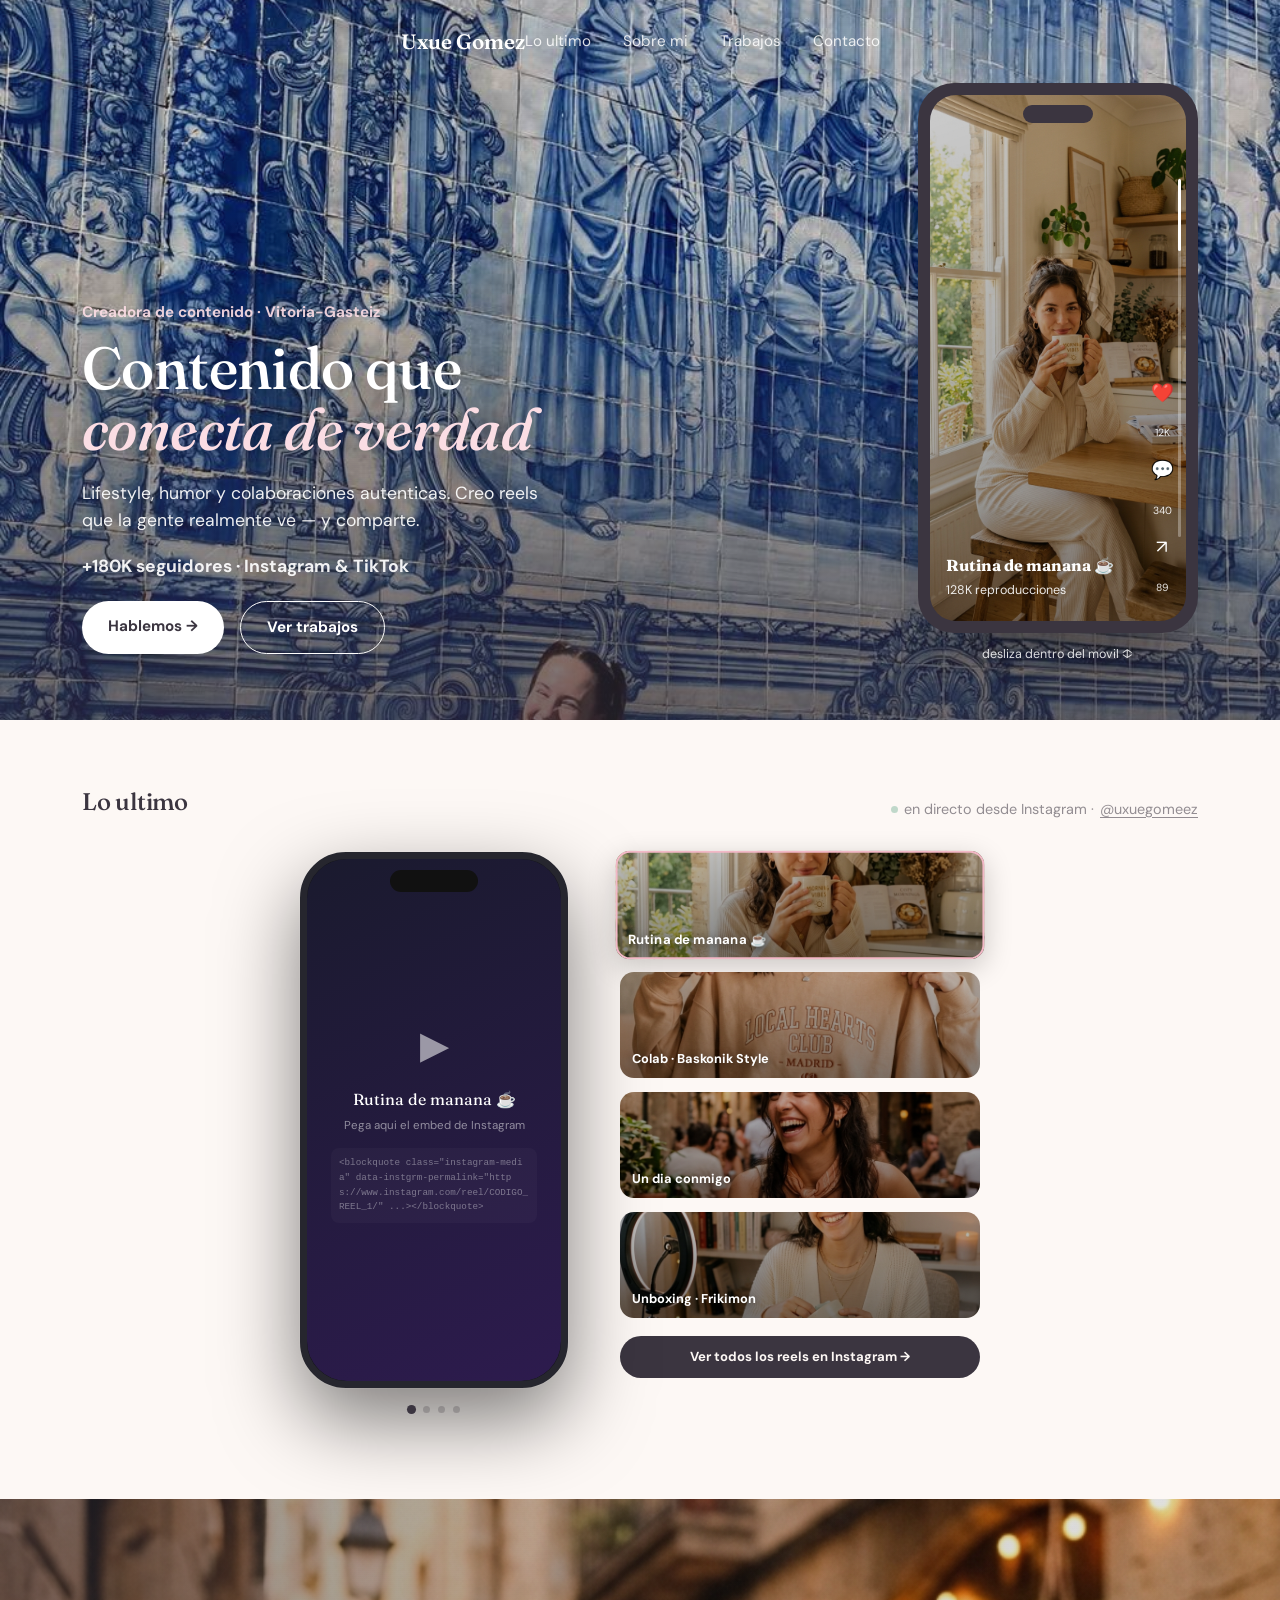
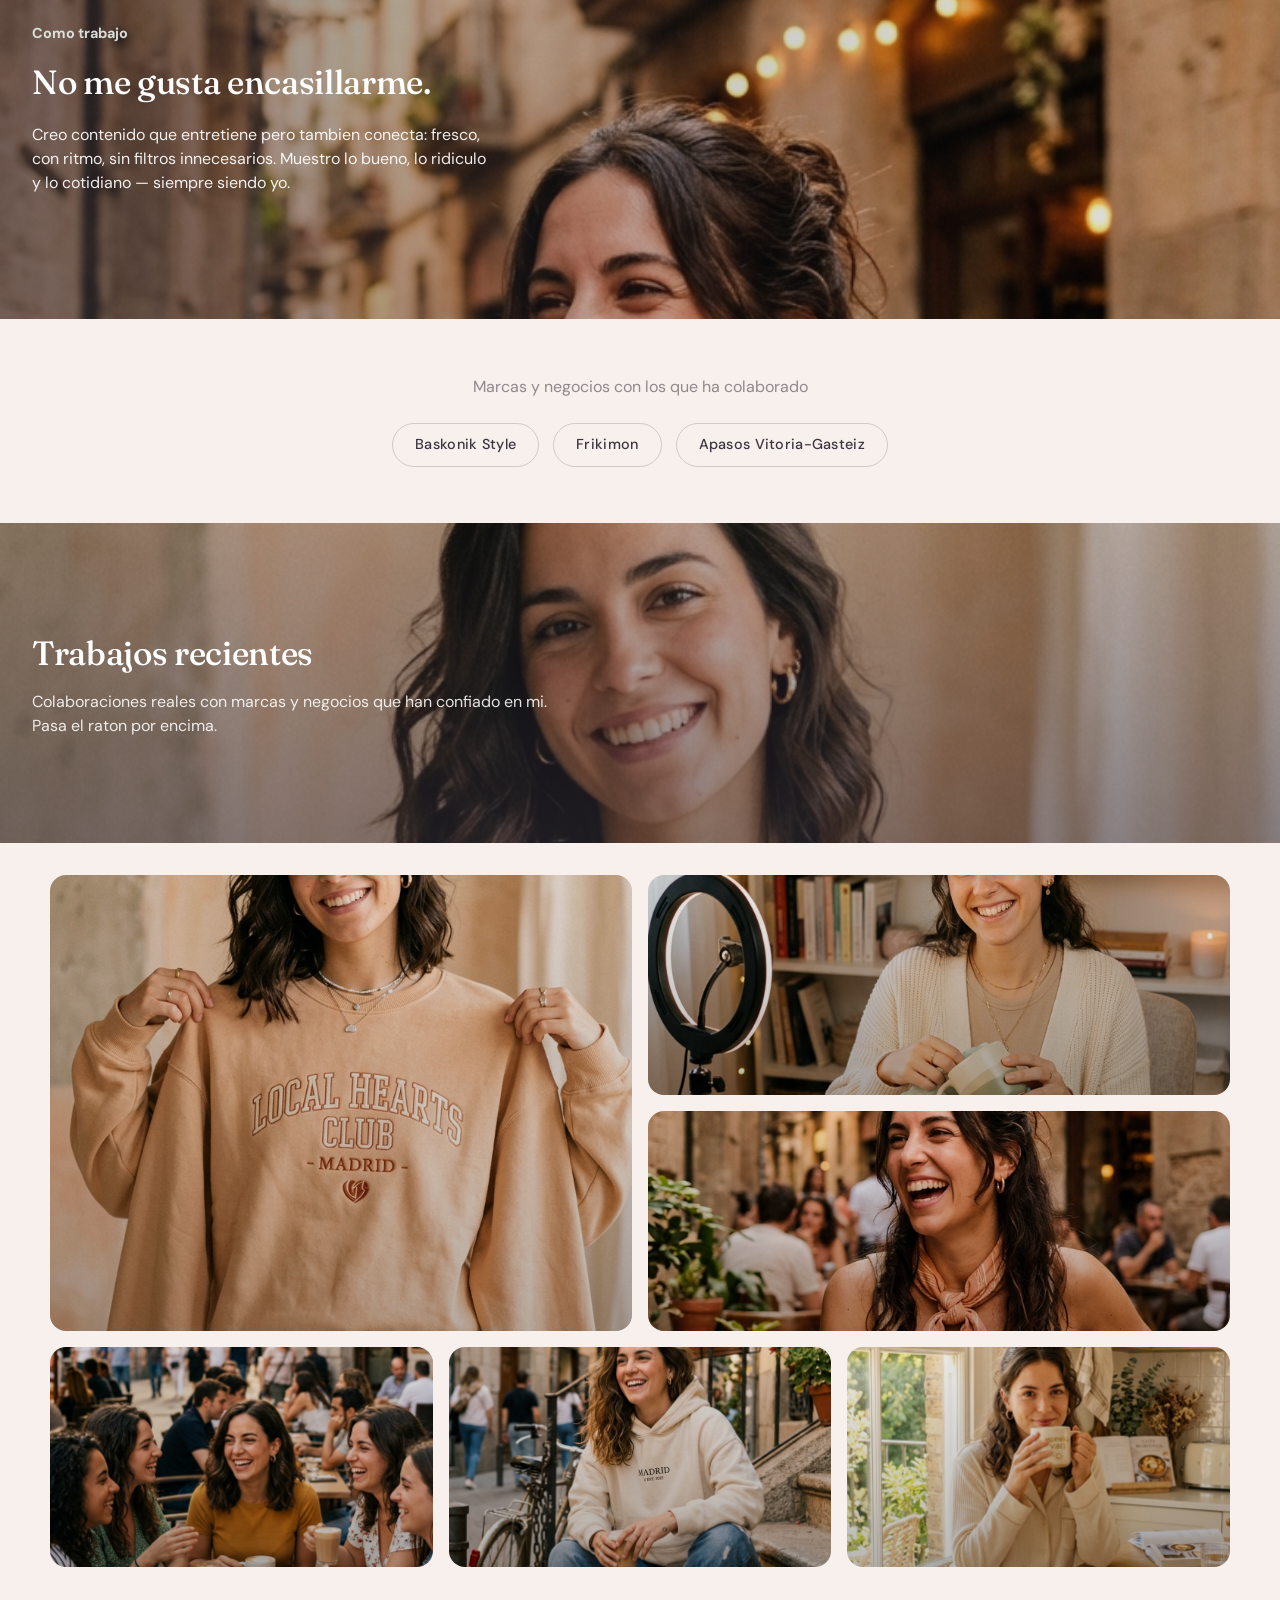
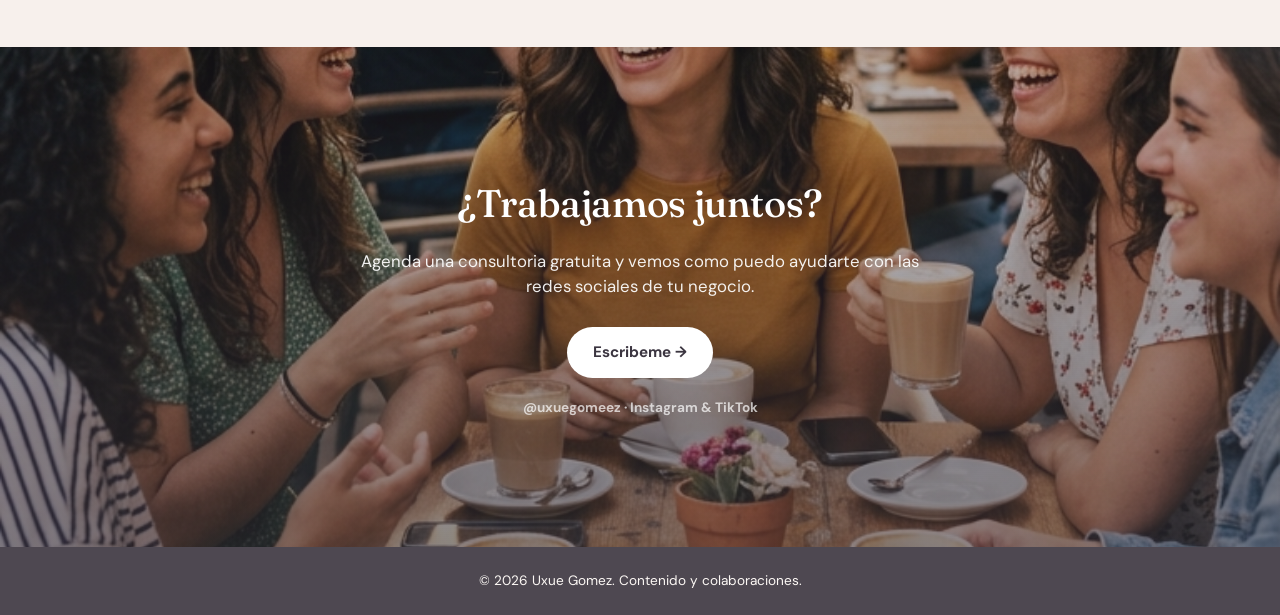
==== Uxue/index.html @ 0d19681d "pre page uxue" ====
﻿<!DOCTYPE html>
<html lang="es">
<head>
  <meta charset="UTF-8">
  <meta name="viewport" content="width=device-width, initial-scale=1.0">
  <title>Uxue Gomez — Contenido &amp; colaboraciones</title>
  <meta name="description" content="Creadora de contenido lifestyle en Instagram y TikTok. Colaboraciones autenticas con marcas y negocios. Contacta con Uxue Gomez.">
  <link rel="preconnect" href="https://fonts.googleapis.com">
  <link href="https://fonts.googleapis.com/css2?family=Fraunces:opsz,wght@9..144,400;9..144,500;9..144,600&family=DM+Sans:wght@400;500;700&display=swap" rel="stylesheet">
  <link rel="stylesheet" href="assets/css/style.css">
</head>
<body>

<!-- ══ HERO ════════════════════════════════════════════════════════ -->
<section class="hero photo-surface photo-hero">
  <div class="photo-tint"></div>
  <nav>
    <div class="logo">Uxue Gomez</div>
    <div class="navlinks">
      <a href="#reels">Lo ultimo</a>
      <a href="#sobremi">Sobre mi</a>
      <a href="#trabajos">Trabajos</a>
      <a href="#contacto">Contacto</a>
    </div>
  </nav>

  <div class="hero-body">
    <div class="hero-copy">
      <p class="kicker">Creadora de contenido · Vitoria-Gasteiz</p>
      <h1>Contenido que<br><em>conecta de verdad</em></h1>
      <p>Lifestyle, humor y colaboraciones autenticas. Creo reels que la gente realmente ve — y comparte.</p>
      <p class="hero-stat">+180K seguidores · Instagram &amp; TikTok</p>
      <div class="hero-actions">
        <a href="#contacto" class="btn btn-primary">Hablemos →</a>
        <a href="#trabajos" class="btn btn-ghost">Ver trabajos</a>
      </div>
    </div>

    <!-- Movil con scroll de reels -->
    <div class="phone-tilt-wrap" id="phoneTilt">
      <div class="phone-frame" id="phoneFrame">
        <div class="phone-notch"></div>
        <div class="phone-screen" id="phoneScreen">
          <div class="scroll-track"><div class="scroll-thumb" id="scrollThumb"></div></div>

          <div class="reel-panel rp1">
            <div class="caption"><b>Rutina de manana ☕</b><span>128K reproducciones</span></div>
            <div class="actions">❤️<span class="n">12K</span>💬<span class="n">340</span>↗️<span class="n">89</span></div>
          </div>
          <div class="reel-panel rp2">
            <div class="caption"><b>Colab · Baskonik Style</b><span>84K reproducciones</span></div>
            <div class="actions">❤️<span class="n">9.1K</span>💬<span class="n">210</span>↗️<span class="n">150</span></div>
          </div>
          <div class="reel-panel rp3">
            <div class="caption"><b>Un dia conmigo</b><span>203K reproducciones</span></div>
            <div class="actions">❤️<span class="n">21K</span>💬<span class="n">560</span>↗️<span class="n">300</span></div>
          </div>
          <div class="reel-panel rp4">
            <div class="caption"><b>Unboxing · Frikimon</b><span>96K reproducciones</span></div>
            <div class="actions">❤️<span class="n">15K</span>💬<span class="n">402</span>↗️<span class="n">120</span></div>
          </div>
          <div class="reel-panel rp5">
            <div class="caption"><b>Tarde con amigas</b><span>67K reproducciones</span></div>
            <div class="actions">❤️<span class="n">7.4K</span>💬<span class="n">180</span>↗️<span class="n">64</span></div>
          </div>
        </div>
      </div>
      <div class="phone-hint">desliza dentro del movil ↕</div>
    </div>
  </div>
</section>


<!-- ══ LO ÚLTIMO ════════════════════════════════════════════════════ -->
<section class="reels" id="reels">
  <div class="reels-head">
    <h2>Lo ultimo</h2>
    <p class="sync">
      <span class="sync-dot"></span>
      en directo desde Instagram ·
      <a href="https://www.instagram.com/uxuegomeez/" target="_blank" rel="noopener"
         style="color:inherit;text-decoration:underline;text-underline-offset:3px">@uxuegomeez</a>
    </p>
  </div>

  <div class="ig-phone-layout">

    <!-- ── MOVIL CENTRAL ── -->
    <div class="ig-phone-wrap">
      <div class="ig-phone-device">
        <div class="ig-phone-notch"></div>
        <div class="ig-phone-screen" id="igScreen">

          <!--
          ╔══════════════════════════════════════════════════════════╗
          ║  INSTRUCCIONES PARA CONECTAR TUS REELS REALES           ║
          ║                                                          ║
          ║  1. Ve a instagram.com/uxuegomeez en el PC               ║
          ║  2. Abre el reel que quieras mostrar                     ║
          ║  3. Clic en "..." → "Insertar"                           ║
          ║  4. Copia el <blockquote> que te dan                     ║
          ║  5. Pega DENTRO del <div class="ig-embed-slot"> correcto ║
          ║     (borra o deja el ig-embed-placeholder que hay ahora) ║
          ╚══════════════════════════════════════════════════════════╝
          -->

          <!-- SLOT 0 — Reel 1 -->
          <div class="ig-embed-slot active" id="igSlot0">
            <div class="ig-embed-placeholder">
              <div class="ig-placeholder-inner">
                <div class="ig-ph-icon">▶</div>
                <p class="ig-ph-label">Rutina de manana ☕</p>
                <p class="ig-ph-sub">Pega aqui el embed de Instagram</p>
                <code class="ig-ph-code">&lt;blockquote class="instagram-media"
  data-instgrm-permalink="https://www.instagram.com/reel/CODIGO_REEL_1/"
  ...&gt;&lt;/blockquote&gt;</code>
              </div>
            </div>
          </div>

          <!-- SLOT 1 — Reel 2 -->
          <div class="ig-embed-slot" id="igSlot1">
            <div class="ig-embed-placeholder">
              <div class="ig-placeholder-inner">
                <div class="ig-ph-icon">▶</div>
                <p class="ig-ph-label">Colab · Baskonik Style</p>
                <p class="ig-ph-sub">Pega aqui el embed de Instagram</p>
                <code class="ig-ph-code">&lt;blockquote class="instagram-media"
  data-instgrm-permalink="https://www.instagram.com/reel/CODIGO_REEL_2/"
  ...&gt;&lt;/blockquote&gt;</code>
              </div>
            </div>
          </div>

          <!-- SLOT 2 — Reel 3 -->
          <div class="ig-embed-slot" id="igSlot2">
            <div class="ig-embed-placeholder">
              <div class="ig-placeholder-inner">
                <div class="ig-ph-icon">▶</div>
                <p class="ig-ph-label">Un dia conmigo</p>
                <p class="ig-ph-sub">Pega aqui el embed de Instagram</p>
                <code class="ig-ph-code">&lt;blockquote class="instagram-media"
  data-instgrm-permalink="https://www.instagram.com/reel/CODIGO_REEL_3/"
  ...&gt;&lt;/blockquote&gt;</code>
              </div>
            </div>
          </div>

          <!-- SLOT 3 — Reel 4 -->
          <div class="ig-embed-slot" id="igSlot3">
            <div class="ig-embed-placeholder">
              <div class="ig-placeholder-inner">
                <div class="ig-ph-icon">▶</div>
                <p class="ig-ph-label">Unboxing · Frikimon</p>
                <p class="ig-ph-sub">Pega aqui el embed de Instagram</p>
                <code class="ig-ph-code">&lt;blockquote class="instagram-media"
  data-instgrm-permalink="https://www.instagram.com/reel/CODIGO_REEL_4/"
  ...&gt;&lt;/blockquote&gt;</code>
              </div>
            </div>
          </div>

        </div><!-- /ig-phone-screen -->
        <div class="ig-side-btn ig-btn-vol-up"></div>
        <div class="ig-side-btn ig-btn-vol-dn"></div>
        <div class="ig-side-btn ig-btn-power"></div>
      </div><!-- /ig-phone-device -->

      <!-- Dots de navegacion -->
      <div class="ig-dots">
        <span class="ig-dot active" data-slot="0"></span>
        <span class="ig-dot" data-slot="1"></span>
        <span class="ig-dot" data-slot="2"></span>
        <span class="ig-dot" data-slot="3"></span>
      </div>
    </div><!-- /ig-phone-wrap -->

    <!-- ── MINIATURAS LATERALES ── -->
    <div class="ig-thumbs">
      <div class="ig-thumb active" data-slot="0"
           style="background:linear-gradient(rgba(0,0,0,0.25),rgba(0,0,0,0.5)),url('assets/img/rutina-manana.jpg') center/cover">
        <span class="ig-thumb-label">Rutina de manana ☕</span>
      </div>
      <div class="ig-thumb" data-slot="1"
           style="background:linear-gradient(rgba(0,0,0,0.25),rgba(0,0,0,0.5)),url('assets/img/collab-sudadera.jpg') center/cover">
        <span class="ig-thumb-label">Colab · Baskonik Style</span>
      </div>
      <div class="ig-thumb" data-slot="2"
           style="background:linear-gradient(rgba(0,0,0,0.25),rgba(0,0,0,0.5)),url('assets/img/cafe-barcelona.jpg') center/cover">
        <span class="ig-thumb-label">Un dia conmigo</span>
      </div>
      <div class="ig-thumb" data-slot="3"
           style="background:linear-gradient(rgba(0,0,0,0.25),rgba(0,0,0,0.5)),url('assets/img/unboxing.jpg') center/cover">
        <span class="ig-thumb-label">Unboxing · Frikimon</span>
      </div>
      <a href="https://www.instagram.com/uxuegomeez/" target="_blank" rel="noopener"
         class="ig-thumbs-more">Ver todos los reels en Instagram →</a>
    </div>

  </div><!-- /ig-phone-layout -->

  <!-- Script oficial de Instagram embeds (solo actua cuando hay blockquotes reales) -->
  <script async defer src="//www.instagram.com/embed.js"></script>
</section>


<!-- ══ SOBRE MI ════════════════════════════════════════════════════ -->
<section class="aboutband photo-surface photo-about" id="sobremi">
  <div class="photo-tint"></div>
  <div class="aboutband-copy">
    <div class="kicker">Como trabajo</div>
    <h2>No me gusta encasillarme.</h2>
    <p>Creo contenido que entretiene pero tambien conecta: fresco, con ritmo, sin filtros innecesarios. Muestro lo bueno, lo ridiculo y lo cotidiano — siempre siendo yo.</p>
  </div>
</section>


<!-- ══ MARCAS ════════════════════════════════════════════════════== -->
<section class="marcas">
  <div class="wrap">
    <p class="label">Marcas y negocios con los que ha colaborado</p>
    <div class="marca-row">
      <div class="marca-chip">Baskonik Style</div>
      <div class="marca-chip">Frikimon</div>
      <div class="marca-chip">Apasos Vitoria-Gasteiz</div>
    </div>
  </div>
</section>


<!-- ══ TRABAJOS ══════════════════════════════════════════════════== -->
<section class="work-header photo-surface photo-work" id="trabajos">
  <div class="photo-tint"></div>
  <div class="work-header-copy">
    <h2>Trabajos recientes</h2>
    <p>Colaboraciones reales con marcas y negocios que han confiado en mi. Pasa el raton por encima.</p>
  </div>
</section>

<div class="portfolio">
  <div class="pgrid" id="pgrid">
    <div class="pitem p1"><div class="info"><b>Baskonik Style</b><span>Promo de su nueva sudadera</span></div></div>
    <div class="pitem p2"><div class="info"><b>Frikimon</b><span>Unboxing y resena</span></div></div>
    <div class="pitem p3"><div class="info"><b>Apasos Vitoria-Gasteiz</b><span>Video de su servicio de paseos · 12,3K vistas</span></div></div>
    <div class="pitem p4"><div class="info"><b>Contenido propio</b><span>+1M de reproducciones</span></div></div>
    <div class="pitem p5"><div class="info"><b>Contenido propio</b><span>407K reproducciones</span></div></div>
    <div class="pitem p6"><div class="info"><b>Contenido propio</b><span>Rutina semanal</span></div></div>
  </div>
</div>


<!-- ══ CONTACTO ══════════════════════════════════════════════════== -->
<section class="contact photo-surface photo-contact" id="contacto">
  <div class="photo-tint"></div>
  <div class="wrap">
    <h2>¿Trabajamos juntos?</h2>
    <p>Agenda una consultoria gratuita y vemos como puedo ayudarte con las redes sociales de tu negocio.</p>
    <a href="mailto:uxuegomeez@gmail.com" class="btn btn-primary">Escribeme →</a>
    <div class="contact-handles">@uxuegomeez · Instagram &amp; TikTok</div>
  </div>
</section>


<footer>© 2026 Uxue Gomez. Contenido y colaboraciones.</footer>

<script src="assets/js/main.js"></script>
</body>
</html>
---- Uxue/assets/css/style.css ----
﻿/* ═══════════════════════════════════════════════════════════
   UXUE GOMEZ — Landing Page Styles
   1. Variables & Reset
   2. Tipografia / Utilidades
   3. Foto-surfaces
   4. Nav
   5. Hero
   6. Movil hero (phone tilt)
   7. Lo ultimo (ig-phone-layout)
   8. About band
   9. Marcas
   10. Portfolio grid
   11. Contact
   12. Footer
   13. Animaciones
   14. Responsive
═══════════════════════════════════════════════════════════ */

:root {
  --cream:       #FDF8F5;
  --cream-soft:  #F7F0EC;
  --ink:         #3B3540;
  --blush:       #F2B8C6;
  --lavender:    #C9BFE8;
  --mint:        #B8DED1;
  --peach:       #F6D3B0;
}
*, *::before, *::after { box-sizing: border-box; margin: 0; padding: 0; }
html { scroll-behavior: smooth; }
body { background: var(--cream); color: var(--ink); font-family: "DM Sans", sans-serif; line-height: 1.5; overflow-x: hidden; }
h1, h2, h3 { font-family: "Fraunces", serif; font-weight: 500; letter-spacing: -0.01em; }
a { color: inherit; text-decoration: none; }
.wrap { max-width: 1180px; margin: 0 auto; padding: 0 32px; }

/* ── Foto-surfaces ── */
.photo-surface { position: relative; background-size: cover; background-position: center; }
.photo-surface::after { content: ""; position: absolute; inset: 0; background-image: repeating-linear-gradient(0deg, rgba(59,53,64,0.04) 0px, transparent 1px, transparent 2px); mix-blend-mode: multiply; opacity: 0.4; pointer-events: none; }
.photo-tint { position: absolute; inset: 0; }

.photo-hero    { background-image: linear-gradient(180deg,rgba(0,0,0,0.05),rgba(0,0,0,0.25)), url("../img/hero.jpg"); background-position: center 20%; }
.photo-about   { background-image: linear-gradient(90deg,rgba(0,0,0,0.1),rgba(0,0,0,0.1)), url("../img/cafe-barcelona.jpg"); background-position: center 30%; }
.photo-work    { background-image: linear-gradient(0deg,rgba(0,0,0,0.1),rgba(0,0,0,0.1)), url("../img/collab-sudadera.jpg"); background-position: center 25%; }
.photo-contact { background-image: linear-gradient(0deg,rgba(0,0,0,0.05),rgba(0,0,0,0.05)), url("../img/amigas-terraza.jpg"); background-position: center 65%; }

/* ── Nav ── */
nav { display: flex; justify-content: space-between; align-items: center; padding: 26px 32px; max-width: 1180px; margin: 0 auto; position: relative; z-index: 5; }
.logo { font-family: "Fraunces", serif; font-size: 1.3rem; font-weight: 600; }
.navlinks { display: flex; gap: 32px; font-size: 0.95rem; }
.navlinks a { opacity: 0.85; transition: opacity 0.2s; }
.navlinks a:hover { opacity: 1; }

/* ── Hero ── */
.hero { position: relative; min-height: 640px; display: flex; flex-direction: column; color: #fff; overflow: hidden; }
.hero .photo-tint { background: linear-gradient(180deg,rgba(59,53,64,0.15) 0%,rgba(59,53,64,0.05) 35%,rgba(59,53,64,0.55) 100%); }
.hero nav .navlinks a, .hero .logo { color: #fff; }
.hero-body { position: relative; z-index: 2; flex: 1; display: grid; grid-template-columns: 1.05fr 0.95fr; gap: 20px; align-items: end; max-width: 1180px; margin: 0 auto; width: 100%; padding: 0 32px 56px; }
.hero-copy { opacity: 0; animation: riseIn 0.9s 0.1s cubic-bezier(.2,.7,.3,1) forwards; padding-bottom: 10px; }
.hero-copy .kicker { color: #FBDDE4; font-weight: 700; font-size: 0.95rem; margin-bottom: 14px; }
.hero h1 { font-size: clamp(2.5rem,4.8vw,3.7rem); line-height: 1.03; text-shadow: 0 2px 24px rgba(0,0,0,0.25); }
.hero h1 em { font-style: italic; color: #FBDDE4; }
.hero p { margin-top: 20px; font-size: 1.1rem; max-width: 40ch; opacity: 0.92; }
.hero-stat { margin-top: 14px; font-size: 0.85rem; opacity: 0.85; font-weight: 700; }
.hero-actions { margin-top: 22px; display: flex; gap: 16px; flex-wrap: wrap; }
.btn { display: inline-block; padding: 14px 26px; border-radius: 100px; font-weight: 700; font-size: 0.95rem; transition: transform 0.2s ease, background 0.2s ease; }
.btn-primary { background: #fff; color: var(--ink); }
.btn-primary:hover { transform: translateY(-2px); }
.btn-ghost { border: 1.5px solid #fff; color: #fff; }
.btn-ghost:hover { background: #fff; color: var(--ink); }

/* ── Phone tilt (hero) ── */
.phone-tilt-wrap { justify-self: end; perspective: 1200px; width: 100%; max-width: 280px; opacity: 0; animation: riseIn 0.9s 0.3s cubic-bezier(.2,.7,.3,1) forwards; }
.phone-frame { transform-style: preserve-3d; transition: transform 0.15s ease-out; background: var(--ink); border-radius: 36px; padding: 12px; box-shadow: 0 40px 70px -25px rgba(0,0,0,0.45); position: relative; }
.phone-notch { position: absolute; top: 22px; left: 50%; transform: translateX(-50%); width: 70px; height: 18px; background: var(--ink); border-radius: 12px; z-index: 3; }
.phone-screen { position: relative; border-radius: 26px; overflow-y: auto; overflow-x: hidden; aspect-ratio: 9/18.5; scroll-snap-type: y mandatory; -webkit-overflow-scrolling: touch; }
.phone-screen::-webkit-scrollbar { display: none; }
.reel-panel { scroll-snap-align: start; height: 100%; position: relative; display: flex; align-items: flex-end; padding: 20px 16px; color: #fff; }
.reel-panel .caption b { display: block; font-family: "Fraunces", serif; font-size: 1rem; }
.reel-panel .caption span { font-size: 0.78rem; opacity: 0.9; }
.reel-panel .actions { position: absolute; right: 12px; bottom: 26px; display: flex; flex-direction: column; gap: 16px; align-items: center; font-size: 1.15rem; }
.reel-panel .actions .n { font-size: 0.65rem; opacity: 0.9; margin-top: 2px; }
.rp1 { background: linear-gradient(160deg,rgba(0,0,0,0.2),rgba(0,0,0,0.45)), url("../img/rutina-manana.jpg") center/cover; }
.rp2 { background: linear-gradient(160deg,rgba(0,0,0,0.2),rgba(0,0,0,0.45)), url("../img/collab-sudadera.jpg") center/cover; }
.rp3 { background: linear-gradient(160deg,rgba(0,0,0,0.2),rgba(0,0,0,0.45)), url("../img/cafe-barcelona.jpg") center/cover; }
.rp4 { background: linear-gradient(160deg,rgba(0,0,0,0.2),rgba(0,0,0,0.45)), url("../img/unboxing.jpg") center/cover; }
.rp5 { background: linear-gradient(160deg,rgba(0,0,0,0.2),rgba(0,0,0,0.45)), url("../img/amigas-terraza.jpg") center/cover; }
.scroll-track { position: absolute; right: 5px; top: 16%; bottom: 16%; width: 3px; border-radius: 3px; background: rgba(255,255,255,0.3); z-index: 2; }
.scroll-thumb { position: absolute; left: 0; width: 100%; border-radius: 3px; background: #fff; height: 20%; transition: top 0.05s linear; }
.phone-hint { text-align: center; font-size: 0.78rem; opacity: 0.85; margin-top: 12px; color: #fff; }

/* ── Lo ultimo — IG phone layout ── */
.reels { padding: 64px 0 70px; }
.reels-head { max-width: 1180px; margin: 0 auto; padding: 0 32px 32px; display: flex; justify-content: space-between; align-items: flex-end; }
.reels-head p { opacity: 0.55; font-size: 0.9rem; }
.reels-head .sync { display: inline-flex; align-items: center; gap: 6px; }
.sync-dot { width: 7px; height: 7px; border-radius: 50%; background: #8FBFA8; display: inline-block; animation: pulse 2s infinite; }

.ig-phone-layout { max-width: 1000px; margin: 0 auto; padding: 0 32px 16px; display: flex; align-items: flex-start; gap: 52px; flex-wrap: wrap; justify-content: center; }
.ig-phone-wrap { display: flex; flex-direction: column; align-items: center; gap: 18px; }
.ig-phone-device { position: relative; width: 268px; height: 536px; background: #16161e; border-radius: 46px; border: 7px solid #26262e; box-shadow: 0 0 0 1px rgba(255,255,255,0.06), 0 32px 80px rgba(0,0,0,0.5), inset 0 0 30px rgba(255,255,255,0.02); overflow: hidden; flex-shrink: 0; }
.ig-phone-notch { position: absolute; top: 11px; left: 50%; transform: translateX(-50%); width: 88px; height: 22px; background: #111; border-radius: 12px; z-index: 10; }
.ig-phone-screen { position: absolute; inset: 0; border-radius: 40px; overflow: hidden; display: flex; flex-direction: column; }
.ig-side-btn { position: absolute; background: #26262e; border-radius: 3px; }
.ig-btn-vol-up  { left: -10px; top:  90px; width: 5px; height: 30px; }
.ig-btn-vol-dn  { left: -10px; top: 130px; width: 5px; height: 30px; }
.ig-btn-power   { right: -10px; top: 115px; width: 5px; height: 44px; }

.ig-embed-slot { display: none; width: 100%; height: 100%; overflow-y: auto; overflow-x: hidden; }
.ig-embed-slot.active { display: flex; align-items: stretch; }
.ig-embed-slot .instagram-media { width: 100% !important; min-width: 100% !important; border-radius: 0 !important; border: none !important; margin: 0 !important; }

.ig-embed-placeholder { width: 100%; height: 100%; display: flex; align-items: center; justify-content: center; background: linear-gradient(155deg,#1a1a2e,#2d1b4e); padding: 24px; }
.ig-placeholder-inner { text-align: center; color: #fff; }
.ig-ph-icon { font-size: 2.4rem; margin-bottom: 12px; opacity: 0.55; }
.ig-ph-label { font-family: "Fraunces", serif; font-size: 1rem; margin-bottom: 6px; }
.ig-ph-sub { font-size: 0.72rem; opacity: 0.5; margin-bottom: 14px; }
.ig-ph-code { display: block; font-size: 0.58rem; opacity: 0.4; word-break: break-all; line-height: 1.6; background: rgba(255,255,255,0.07); border-radius: 8px; padding: 8px; text-align: left; }

.ig-dots { display: flex; gap: 8px; justify-content: center; }
.ig-dot { width: 7px; height: 7px; border-radius: 50%; background: rgba(59,53,64,0.22); cursor: pointer; transition: background 0.25s, transform 0.25s; }
.ig-dot.active { background: var(--ink); transform: scale(1.3); }

.ig-thumbs { display: flex; flex-direction: column; gap: 14px; flex: 1; max-width: 360px; min-width: 220px; }
.ig-thumb { border-radius: 14px; height: 106px; position: relative; cursor: pointer; overflow: hidden; transition: transform 0.25s ease, box-shadow 0.25s ease; flex-shrink: 0; }
.ig-thumb:hover, .ig-thumb.active { transform: scale(1.025); box-shadow: 0 8px 28px rgba(0,0,0,0.2); }
.ig-thumb.active::after { content: ""; position: absolute; inset: 0; border-radius: 14px; border: 2.5px solid var(--blush); pointer-events: none; }
.ig-thumb-label { position: absolute; bottom: 10px; left: 12px; right: 12px; color: #fff; font-size: 0.8rem; font-weight: 700; text-shadow: 0 2px 8px rgba(0,0,0,0.55); }
.ig-thumbs-more { display: inline-flex; align-items: center; justify-content: center; margin-top: 4px; padding: 11px 20px; background: var(--ink); color: var(--cream); border-radius: 50px; font-size: 0.82rem; font-weight: 700; transition: background 0.2s, transform 0.2s; text-align: center; }
.ig-thumbs-more:hover { background: #5a4f65; transform: translateY(-2px); }

/* ── About band ── */
.aboutband { position: relative; min-height: 420px; display: flex; align-items: center; color: #fff; overflow: hidden; }
.aboutband .photo-tint { background: linear-gradient(90deg,rgba(59,53,64,0.55) 0%,rgba(59,53,64,0.15) 55%,transparent 100%); }
.aboutband-copy { position: relative; z-index: 2; max-width: 520px; padding: 60px 32px; }
.aboutband-copy .kicker { color: #E8F0EA; font-weight: 700; font-size: 0.9rem; margin-bottom: 12px; opacity: 0.9; }
.aboutband-copy h2 { font-size: 2.1rem; margin-bottom: 16px; }
.aboutband-copy p { opacity: 0.92; max-width: 42ch; }

/* ── Marcas ── */
.marcas { background: var(--cream-soft); padding: 56px 32px; }
.marcas .wrap { text-align: center; }
.marcas p.label { opacity: 0.55; margin-bottom: 24px; }
.marca-row { display: flex; flex-wrap: wrap; justify-content: center; gap: 14px; }
.marca-chip { padding: 10px 22px; border: 1.5px solid rgba(59,53,64,0.2); border-radius: 50px; font-size: 0.9rem; font-weight: 500; letter-spacing: 0.02em; }

/* ── Portfolio ── */
.work-header { position: relative; min-height: 320px; display: flex; align-items: center; color: #fff; overflow: hidden; }
.work-header .photo-tint { background: linear-gradient(0deg,rgba(59,53,64,0.5),rgba(59,53,64,0.2)); }
.work-header-copy { position: relative; z-index: 2; max-width: 600px; padding: 60px 32px; }
.work-header-copy h2 { font-size: 2.1rem; margin-bottom: 12px; }
.work-header-copy p { opacity: 0.88; }
.portfolio { background: var(--cream-soft); padding: 0 32px 80px; }
.pgrid { max-width: 1180px; margin: 0 auto; display: grid; grid-template-columns: repeat(6,1fr); gap: 16px; padding-top: 32px; }
.pitem { border-radius: 16px; position: relative; overflow: hidden; cursor: pointer; color: #fff; transform-style: preserve-3d; transition: transform 0.15s ease-out; min-height: 220px; }
.pitem::before { content: ""; position: absolute; inset: 0; background: radial-gradient(circle at var(--mx,50%) var(--my,50%),rgba(255,255,255,0.4),transparent 55%); opacity: 0; transition: opacity 0.2s ease; }
.pitem:hover::before { opacity: 1; }
.pitem .info { position: absolute; inset: auto 0 0 0; padding: 18px; background: linear-gradient(0deg,rgba(0,0,0,0.45),transparent 70%); opacity: 0; transform: translateY(8px); transition: all 0.25s ease; }
.pitem:hover .info { opacity: 1; transform: translateY(0); }
.pitem .info b { display: block; font-family: "Fraunces", serif; font-size: 1.05rem; }
.pitem .info span { font-size: 0.8rem; opacity: 0.9; }
.p1 { grid-column: span 3; grid-row: span 2; background: linear-gradient(rgba(0,0,0,0.08),rgba(0,0,0,0.28)), url("../img/collab-sudadera.jpg") center/cover no-repeat; }
.p2 { grid-column: span 3; grid-row: span 1; background: linear-gradient(rgba(0,0,0,0.08),rgba(0,0,0,0.28)), url("../img/unboxing.jpg") center/cover no-repeat; }
.p3 { grid-column: span 3; grid-row: span 1; background: linear-gradient(rgba(0,0,0,0.08),rgba(0,0,0,0.28)), url("../img/cafe-barcelona.jpg") center/cover no-repeat; }
.p4 { grid-column: span 2; grid-row: span 1; background: linear-gradient(rgba(0,0,0,0.08),rgba(0,0,0,0.28)), url("../img/amigas-terraza.jpg") center/cover no-repeat; }
.p5 { grid-column: span 2; grid-row: span 1; background: linear-gradient(rgba(0,0,0,0.08),rgba(0,0,0,0.28)), url("../img/street-steps.jpg") center/cover no-repeat; }
.p6 { grid-column: span 2; grid-row: span 1; background: linear-gradient(rgba(0,0,0,0.08),rgba(0,0,0,0.28)), url("../img/rutina-manana.jpg") center/cover no-repeat; }

/* ── Contact ── */
.contact { position: relative; min-height: 500px; display: flex; align-items: center; color: #fff; text-align: center; overflow: hidden; }
.contact .photo-tint { background: linear-gradient(0deg,rgba(59,53,64,0.55),rgba(59,53,64,0.3)); }
.contact .wrap { position: relative; z-index: 2; }
.contact h2 { font-size: 2.4rem; margin-bottom: 16px; }
.contact p { max-width: 50ch; margin: 0 auto 28px; opacity: 0.92; font-size: 1.05rem; }
.contact-handles { margin-top: 20px; font-size: 0.85rem; opacity: 0.7; font-weight: 700; }

/* ── Footer ── */
footer { background: var(--ink); color: var(--cream); text-align: center; padding: 24px 32px; font-size: 0.85rem; opacity: 0.9; }

/* ── Animations ── */
@keyframes riseIn { from { opacity: 0; transform: translateY(18px); } to { opacity: 1; transform: translateY(0); } }
@keyframes pulse  { 0%,100% { opacity: 1; } 50% { opacity: 0.35; } }

/* ── Responsive ── */
@media (max-width: 860px) {
  .hero-body { grid-template-columns: 1fr; }
  .phone-tilt-wrap { display: none; }
  .pgrid { grid-template-columns: repeat(2,1fr); }
  .p1,.p2,.p3 { grid-column: span 2; }
  .p4,.p5,.p6 { grid-column: span 1; }
  .reels-head { flex-direction: column; align-items: flex-start; gap: 6px; }
}
@media (max-width: 640px) {
  .ig-phone-layout { flex-direction: column; align-items: center; }
  .ig-thumbs { flex-direction: row; flex-wrap: wrap; max-width: 100%; }
  .ig-thumb { flex: 1 1 calc(50% - 7px); height: 90px; }
  nav { padding: 20px; }
  .navlinks { gap: 18px; font-size: 0.85rem; }
  .hero h1 { font-size: 2.1rem; }
}
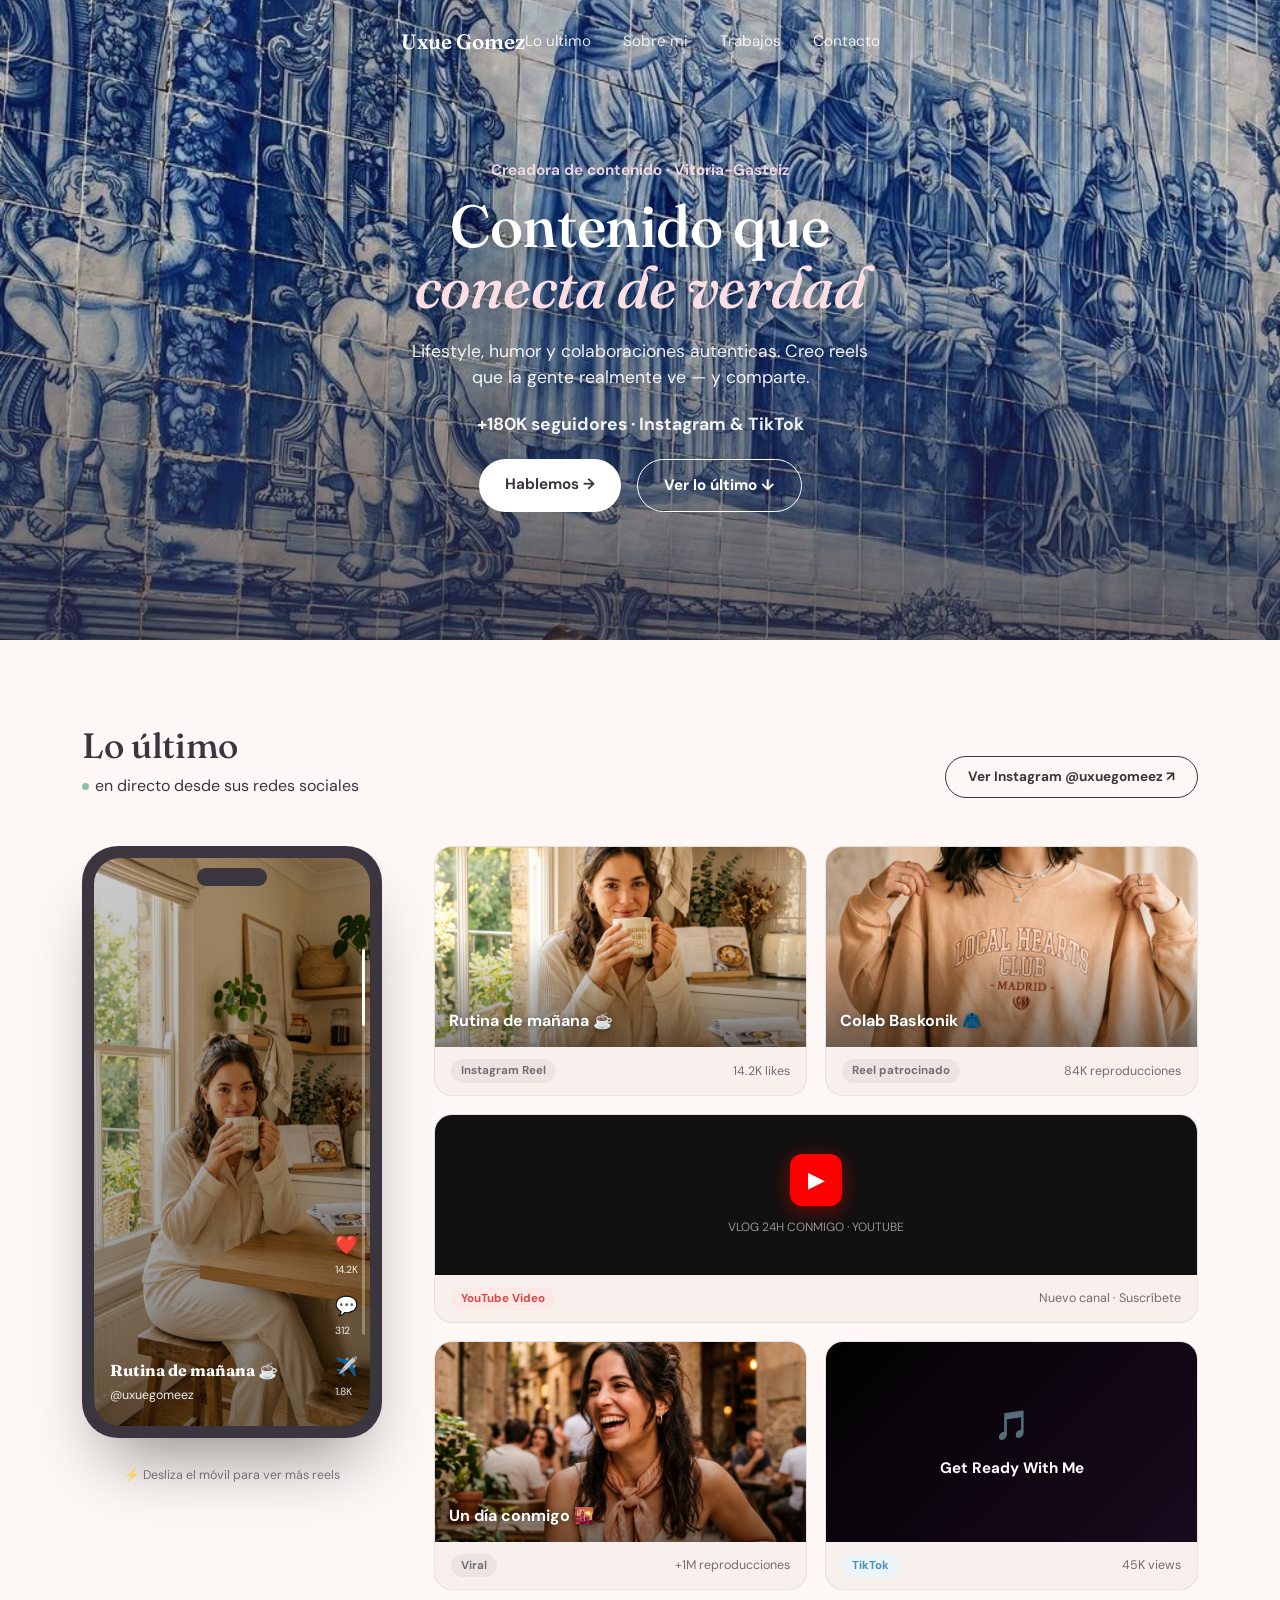
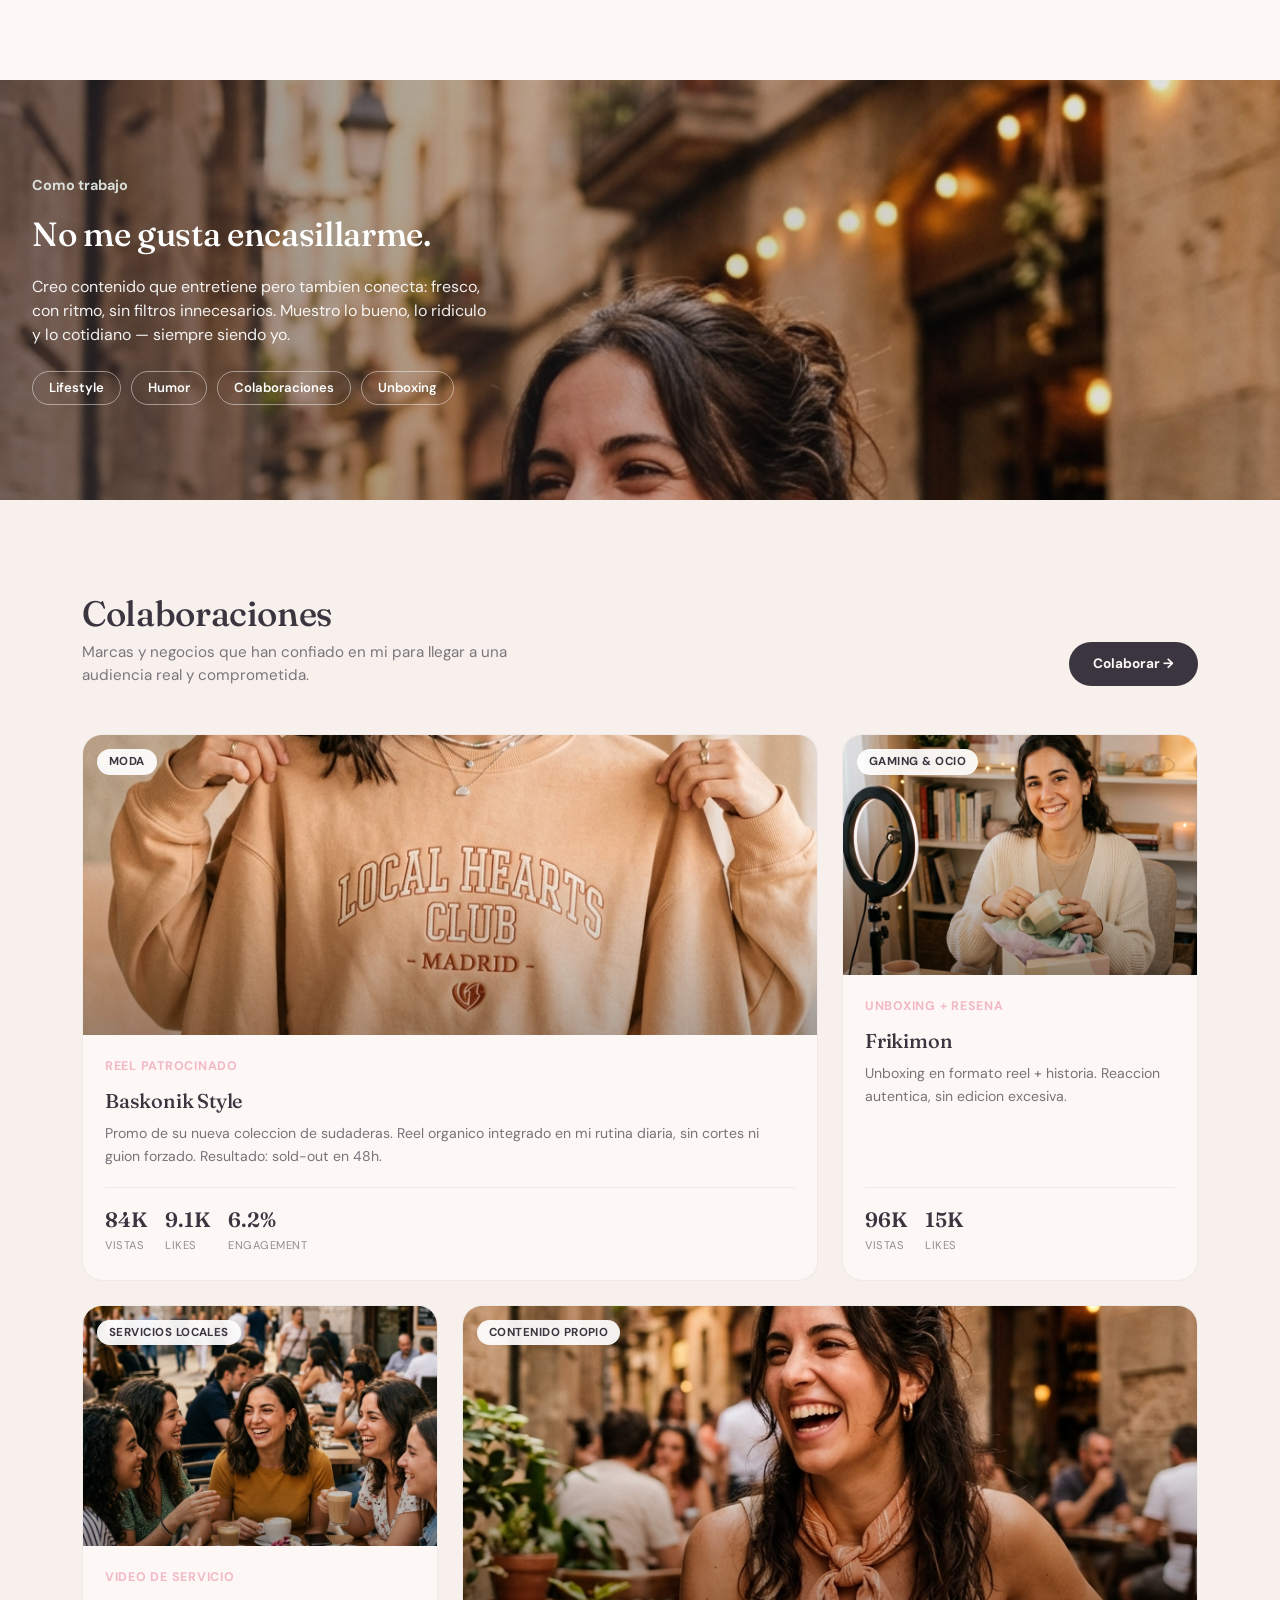
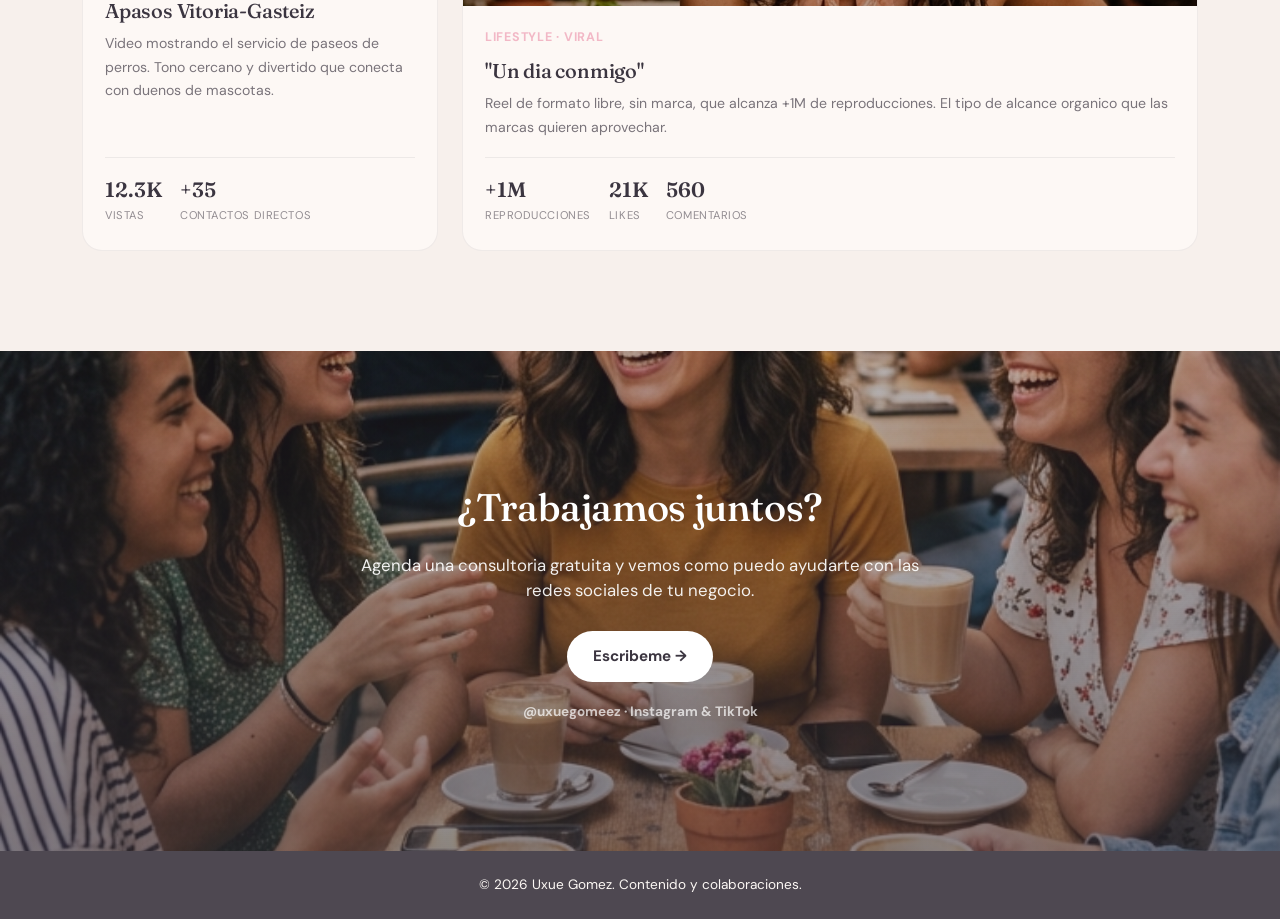
==== commit 2c141a56: "cambios de estilo" ====
--- a/Uxue/index.html
+++ b/Uxue/index.html
@@ -1,4 +1,4 @@
-﻿<!DOCTYPE html>
+<!DOCTYPE html>
 <html lang="es">
 <head>
   <meta charset="UTF-8">
@@ -24,7 +24,7 @@
     </div>
   </nav>
 
-  <div class="hero-body">
+  <div class="hero-body hero-body--solo">
     <div class="hero-copy">
       <p class="kicker">Creadora de contenido · Vitoria-Gasteiz</p>
       <h1>Contenido que<br><em>conecta de verdad</em></h1>
@@ -32,175 +32,166 @@
       <p class="hero-stat">+180K seguidores · Instagram &amp; TikTok</p>
       <div class="hero-actions">
         <a href="#contacto" class="btn btn-primary">Hablemos →</a>
-        <a href="#trabajos" class="btn btn-ghost">Ver trabajos</a>
-      </div>
-    </div>
-
-    <!-- Movil con scroll de reels -->
-    <div class="phone-tilt-wrap" id="phoneTilt">
-      <div class="phone-frame" id="phoneFrame">
-        <div class="phone-notch"></div>
-        <div class="phone-screen" id="phoneScreen">
-          <div class="scroll-track"><div class="scroll-thumb" id="scrollThumb"></div></div>
-
-          <div class="reel-panel rp1">
-            <div class="caption"><b>Rutina de manana ☕</b><span>128K reproducciones</span></div>
-            <div class="actions">❤️<span class="n">12K</span>💬<span class="n">340</span>↗️<span class="n">89</span></div>
-          </div>
-          <div class="reel-panel rp2">
-            <div class="caption"><b>Colab · Baskonik Style</b><span>84K reproducciones</span></div>
-            <div class="actions">❤️<span class="n">9.1K</span>💬<span class="n">210</span>↗️<span class="n">150</span></div>
-          </div>
-          <div class="reel-panel rp3">
-            <div class="caption"><b>Un dia conmigo</b><span>203K reproducciones</span></div>
-            <div class="actions">❤️<span class="n">21K</span>💬<span class="n">560</span>↗️<span class="n">300</span></div>
-          </div>
-          <div class="reel-panel rp4">
-            <div class="caption"><b>Unboxing · Frikimon</b><span>96K reproducciones</span></div>
-            <div class="actions">❤️<span class="n">15K</span>💬<span class="n">402</span>↗️<span class="n">120</span></div>
-          </div>
-          <div class="reel-panel rp5">
-            <div class="caption"><b>Tarde con amigas</b><span>67K reproducciones</span></div>
-            <div class="actions">❤️<span class="n">7.4K</span>💬<span class="n">180</span>↗️<span class="n">64</span></div>
-          </div>
-        </div>
-      </div>
-      <div class="phone-hint">desliza dentro del movil ↕</div>
+        <a href="#reels" class="btn btn-ghost">Ver lo último ↓</a>
+      </div>
     </div>
   </div>
 </section>
 
 
 <!-- ══ LO ÚLTIMO ════════════════════════════════════════════════════ -->
-<section class="reels" id="reels">
-  <div class="reels-head">
-    <h2>Lo ultimo</h2>
-    <p class="sync">
-      <span class="sync-dot"></span>
-      en directo desde Instagram ·
-      <a href="https://www.instagram.com/uxuegomeez/" target="_blank" rel="noopener"
-         style="color:inherit;text-decoration:underline;text-underline-offset:3px">@uxuegomeez</a>
-    </p>
-  </div>
-
-  <div class="ig-phone-layout">
-
-    <!-- ── MOVIL CENTRAL ── -->
-    <div class="ig-phone-wrap">
-      <div class="ig-phone-device">
-        <div class="ig-phone-notch"></div>
-        <div class="ig-phone-screen" id="igScreen">
-
-          <!--
-          ╔══════════════════════════════════════════════════════════╗
-          ║  INSTRUCCIONES PARA CONECTAR TUS REELS REALES           ║
-          ║                                                          ║
-          ║  1. Ve a instagram.com/uxuegomeez en el PC               ║
-          ║  2. Abre el reel que quieras mostrar                     ║
-          ║  3. Clic en "..." → "Insertar"                           ║
-          ║  4. Copia el <blockquote> que te dan                     ║
-          ║  5. Pega DENTRO del <div class="ig-embed-slot"> correcto ║
-          ║     (borra o deja el ig-embed-placeholder que hay ahora) ║
-          ╚══════════════════════════════════════════════════════════╝
-          -->
-
-          <!-- SLOT 0 — Reel 1 -->
-          <div class="ig-embed-slot active" id="igSlot0">
-            <div class="ig-embed-placeholder">
-              <div class="ig-placeholder-inner">
-                <div class="ig-ph-icon">▶</div>
-                <p class="ig-ph-label">Rutina de manana ☕</p>
-                <p class="ig-ph-sub">Pega aqui el embed de Instagram</p>
-                <code class="ig-ph-code">&lt;blockquote class="instagram-media"
-  data-instgrm-permalink="https://www.instagram.com/reel/CODIGO_REEL_1/"
-  ...&gt;&lt;/blockquote&gt;</code>
-              </div>
-            </div>
-          </div>
-
-          <!-- SLOT 1 — Reel 2 -->
-          <div class="ig-embed-slot" id="igSlot1">
-            <div class="ig-embed-placeholder">
-              <div class="ig-placeholder-inner">
-                <div class="ig-ph-icon">▶</div>
-                <p class="ig-ph-label">Colab · Baskonik Style</p>
-                <p class="ig-ph-sub">Pega aqui el embed de Instagram</p>
-                <code class="ig-ph-code">&lt;blockquote class="instagram-media"
-  data-instgrm-permalink="https://www.instagram.com/reel/CODIGO_REEL_2/"
-  ...&gt;&lt;/blockquote&gt;</code>
-              </div>
-            </div>
-          </div>
-
-          <!-- SLOT 2 — Reel 3 -->
-          <div class="ig-embed-slot" id="igSlot2">
-            <div class="ig-embed-placeholder">
-              <div class="ig-placeholder-inner">
-                <div class="ig-ph-icon">▶</div>
-                <p class="ig-ph-label">Un dia conmigo</p>
-                <p class="ig-ph-sub">Pega aqui el embed de Instagram</p>
-                <code class="ig-ph-code">&lt;blockquote class="instagram-media"
-  data-instgrm-permalink="https://www.instagram.com/reel/CODIGO_REEL_3/"
-  ...&gt;&lt;/blockquote&gt;</code>
-              </div>
-            </div>
-          </div>
-
-          <!-- SLOT 3 — Reel 4 -->
-          <div class="ig-embed-slot" id="igSlot3">
-            <div class="ig-embed-placeholder">
-              <div class="ig-placeholder-inner">
-                <div class="ig-ph-icon">▶</div>
-                <p class="ig-ph-label">Unboxing · Frikimon</p>
-                <p class="ig-ph-sub">Pega aqui el embed de Instagram</p>
-                <code class="ig-ph-code">&lt;blockquote class="instagram-media"
-  data-instgrm-permalink="https://www.instagram.com/reel/CODIGO_REEL_4/"
-  ...&gt;&lt;/blockquote&gt;</code>
-              </div>
-            </div>
-          </div>
-
-        </div><!-- /ig-phone-screen -->
-        <div class="ig-side-btn ig-btn-vol-up"></div>
-        <div class="ig-side-btn ig-btn-vol-dn"></div>
-        <div class="ig-side-btn ig-btn-power"></div>
-      </div><!-- /ig-phone-device -->
-
-      <!-- Dots de navegacion -->
-      <div class="ig-dots">
-        <span class="ig-dot active" data-slot="0"></span>
-        <span class="ig-dot" data-slot="1"></span>
-        <span class="ig-dot" data-slot="2"></span>
-        <span class="ig-dot" data-slot="3"></span>
-      </div>
-    </div><!-- /ig-phone-wrap -->
-
-    <!-- ── MINIATURAS LATERALES ── -->
-    <div class="ig-thumbs">
-      <div class="ig-thumb active" data-slot="0"
-           style="background:linear-gradient(rgba(0,0,0,0.25),rgba(0,0,0,0.5)),url('assets/img/rutina-manana.jpg') center/cover">
-        <span class="ig-thumb-label">Rutina de manana ☕</span>
-      </div>
-      <div class="ig-thumb" data-slot="1"
-           style="background:linear-gradient(rgba(0,0,0,0.25),rgba(0,0,0,0.5)),url('assets/img/collab-sudadera.jpg') center/cover">
-        <span class="ig-thumb-label">Colab · Baskonik Style</span>
-      </div>
-      <div class="ig-thumb" data-slot="2"
-           style="background:linear-gradient(rgba(0,0,0,0.25),rgba(0,0,0,0.5)),url('assets/img/cafe-barcelona.jpg') center/cover">
-        <span class="ig-thumb-label">Un dia conmigo</span>
-      </div>
-      <div class="ig-thumb" data-slot="3"
-           style="background:linear-gradient(rgba(0,0,0,0.25),rgba(0,0,0,0.5)),url('assets/img/unboxing.jpg') center/cover">
-        <span class="ig-thumb-label">Unboxing · Frikimon</span>
-      </div>
-      <a href="https://www.instagram.com/uxuegomeez/" target="_blank" rel="noopener"
-         class="ig-thumbs-more">Ver todos los reels en Instagram →</a>
-    </div>
-
-  </div><!-- /ig-phone-layout -->
-
-  <!-- Script oficial de Instagram embeds (solo actua cuando hay blockquotes reales) -->
-  <script async defer src="//www.instagram.com/embed.js"></script>
+<section class="lo-ultimo" id="reels">
+  <div class="lo-ultimo-head wrap">
+    <div>
+      <h2>Lo último</h2>
+      <p class="sync"><span class="sync-dot"></span> en directo desde sus redes sociales</p>
+    </div>
+    <a href="https://www.instagram.com/uxuegomeez/" target="_blank" rel="noopener" class="btn-outline-dark">Ver Instagram @uxuegomeez ↗</a>
+  </div>
+
+  <div class="lo-ultimo-layout">
+
+    <!-- Móvil 3D (el del hero, con tilt y scroll interno) -->
+    <div class="lu-phone-col">
+      <div class="phone-tilt-wrap" id="phoneTilt">
+        <div class="phone-frame" id="phoneFrame">
+          <div class="phone-notch"></div>
+          <div class="phone-screen" id="phoneScreen">
+            <div class="scroll-track"><div class="scroll-thumb" id="scrollThumb"></div></div>
+
+            <!-- Panel Reel 1 -->
+            <div class="reel-panel rp1">
+              <div class="caption">
+                <b>Rutina de mañana ☕</b>
+                <span>@uxuegomeez</span>
+              </div>
+              <div class="actions">
+                <div>❤️<div class="n">14.2K</div></div>
+                <div>💬<div class="n">312</div></div>
+                <div>✈️<div class="n">1.8K</div></div>
+              </div>
+            </div>
+
+            <!-- Panel Reel 2 -->
+            <div class="reel-panel rp2">
+              <div class="caption">
+                <b>Colab · Baskonik Style 🧥</b>
+                <span>@uxuegomeez x Baskonik</span>
+              </div>
+              <div class="actions">
+                <div>❤️<div class="n">9.1K</div></div>
+                <div>💬<div class="n">184</div></div>
+                <div>✈️<div class="n">940</div></div>
+              </div>
+            </div>
+
+            <!-- Panel Reel 3 -->
+            <div class="reel-panel rp3">
+              <div class="caption">
+                <b>Un día conmigo en BCN 🌇</b>
+                <span>@uxuegomeez</span>
+              </div>
+              <div class="actions">
+                <div>❤️<div class="n">21.8K</div></div>
+                <div>💬<div class="n">560</div></div>
+                <div>✈️<div class="n">4.2K</div></div>
+              </div>
+            </div>
+
+            <!-- Panel Reel 4 -->
+            <div class="reel-panel rp4">
+              <div class="caption">
+                <b>Unboxing · Frikimon 📦</b>
+                <span>@uxuegomeez</span>
+              </div>
+              <div class="actions">
+                <div>❤️<div class="n">15.4K</div></div>
+                <div>💬<div class="n">240</div></div>
+                <div>✈️<div class="n">1.1K</div></div>
+              </div>
+            </div>
+
+            <!-- Panel Reel 5 -->
+            <div class="reel-panel rp5">
+              <div class="caption">
+                <b>Tarde de terraza con amigas 🍹</b>
+                <span>@uxuegomeez</span>
+              </div>
+              <div class="actions">
+                <div>❤️<div class="n">18.9K</div></div>
+                <div>💬<div class="n">410</div></div>
+                <div>✈️<div class="n">2.3K</div></div>
+              </div>
+            </div>
+
+          </div><!-- /phone-screen -->
+        </div><!-- /phone-frame -->
+      </div><!-- /phone-tilt-wrap -->
+      <p class="phone-hint" style="color:var(--ink); opacity:0.65;">⚡ Desliza el móvil para ver más reels</p>
+    </div><!-- /lu-phone-col -->
+
+    <!-- Grid de contenidos (YouTube, Reels, TikTok, etc.) -->
+    <div class="lu-content-grid">
+      
+      <!-- Reel 1 Card -->
+      <a href="https://www.instagram.com/uxuegomeez/" target="_blank" rel="noopener" class="lu-card">
+        <div class="lu-card-photo" style="background-image:url('assets/img/rutina-manana.jpg')">
+          <span class="lu-card-photo-label">Rutina de mañana ☕</span>
+        </div>
+        <div class="lu-card-meta">
+          <span class="lu-card-platform">Instagram Reel</span>
+          <span>14.2K likes</span>
+        </div>
+      </a>
+
+      <!-- Reel 2 Card -->
+      <a href="https://www.instagram.com/uxuegomeez/" target="_blank" rel="noopener" class="lu-card">
+        <div class="lu-card-photo" style="background-image:url('assets/img/collab-sudadera.jpg')">
+          <span class="lu-card-photo-label">Colab Baskonik 🧥</span>
+        </div>
+        <div class="lu-card-meta">
+          <span class="lu-card-platform">Reel patrocinado</span>
+          <span>84K reproducciones</span>
+        </div>
+      </a>
+
+      <!-- YouTube Video Card (Wide) -->
+      <a href="https://www.youtube.com/@uxuegomeez" target="_blank" rel="noopener" class="lu-card lu-card-wide">
+        <div class="lu-yt-placeholder">
+          <div class="lu-yt-play">▶</div>
+          <span class="lu-yt-label">VLOG 24H CONMIGO · YOUTUBE</span>
+        </div>
+        <div class="lu-card-meta">
+          <span class="lu-card-platform" style="background:#FFE6E6; color:#CC0000">YouTube Video</span>
+          <span>Nuevo canal · Suscríbete</span>
+        </div>
+      </a>
+
+      <!-- Reel 3 Card -->
+      <a href="https://www.instagram.com/uxuegomeez/" target="_blank" rel="noopener" class="lu-card">
+        <div class="lu-card-photo" style="background-image:url('assets/img/cafe-barcelona.jpg')">
+          <span class="lu-card-photo-label">Un día conmigo 🌇</span>
+        </div>
+        <div class="lu-card-meta">
+          <span class="lu-card-platform">Viral</span>
+          <span>+1M reproducciones</span>
+        </div>
+      </a>
+
+      <!-- TikTok Card -->
+      <a href="https://www.tiktok.com/@uxuegomeez" target="_blank" rel="noopener" class="lu-card">
+        <div class="lu-tt-placeholder">
+          <span style="font-size:1.8rem">🎵</span>
+          <span style="font-weight:700; font-size:0.95rem">Get Ready With Me</span>
+        </div>
+        <div class="lu-card-meta">
+          <span class="lu-card-platform" style="background:#E6F7FF; color:#006699">TikTok</span>
+          <span>45K views</span>
+        </div>
+      </a>
+
+    </div><!-- /lu-content-grid -->
+  </div><!-- /lo-ultimo-layout -->
 </section>
 
 
@@ -211,42 +202,93 @@
     <div class="kicker">Como trabajo</div>
     <h2>No me gusta encasillarme.</h2>
     <p>Creo contenido que entretiene pero tambien conecta: fresco, con ritmo, sin filtros innecesarios. Muestro lo bueno, lo ridiculo y lo cotidiano — siempre siendo yo.</p>
-  </div>
-</section>
-
-
-<!-- ══ MARCAS ════════════════════════════════════════════════════== -->
-<section class="marcas">
-  <div class="wrap">
-    <p class="label">Marcas y negocios con los que ha colaborado</p>
-    <div class="marca-row">
-      <div class="marca-chip">Baskonik Style</div>
-      <div class="marca-chip">Frikimon</div>
-      <div class="marca-chip">Apasos Vitoria-Gasteiz</div>
-    </div>
-  </div>
-</section>
-
-
-<!-- ══ TRABAJOS ══════════════════════════════════════════════════== -->
-<section class="work-header photo-surface photo-work" id="trabajos">
-  <div class="photo-tint"></div>
-  <div class="work-header-copy">
-    <h2>Trabajos recientes</h2>
-    <p>Colaboraciones reales con marcas y negocios que han confiado en mi. Pasa el raton por encima.</p>
-  </div>
-</section>
-
-<div class="portfolio">
-  <div class="pgrid" id="pgrid">
-    <div class="pitem p1"><div class="info"><b>Baskonik Style</b><span>Promo de su nueva sudadera</span></div></div>
-    <div class="pitem p2"><div class="info"><b>Frikimon</b><span>Unboxing y resena</span></div></div>
-    <div class="pitem p3"><div class="info"><b>Apasos Vitoria-Gasteiz</b><span>Video de su servicio de paseos · 12,3K vistas</span></div></div>
-    <div class="pitem p4"><div class="info"><b>Contenido propio</b><span>+1M de reproducciones</span></div></div>
-    <div class="pitem p5"><div class="info"><b>Contenido propio</b><span>407K reproducciones</span></div></div>
-    <div class="pitem p6"><div class="info"><b>Contenido propio</b><span>Rutina semanal</span></div></div>
-  </div>
-</div>
+    <div class="aboutband-pills">
+      <span>Lifestyle</span><span>Humor</span><span>Colaboraciones</span><span>Unboxing</span>
+    </div>
+  </div>
+</section>
+
+
+<!-- ══ COLABORACIONES (Marcas + Trabajos unificados) ══════════════ -->
+<section class="colaboraciones" id="trabajos">
+  <div class="colaboraciones-head wrap">
+    <div>
+      <h2>Colaboraciones</h2>
+      <p>Marcas y negocios que han confiado en mi para llegar a una audiencia real y comprometida.</p>
+    </div>
+    <a href="#contacto" class="btn-dark">Colaborar →</a>
+  </div>
+
+  <div class="colab-grid wrap">
+
+    <!-- Baskonik Style — featured -->
+    <div class="colab-card colab-card-featured">
+      <div class="colab-img" style="background:url('assets/img/collab-sudadera.jpg') center/cover">
+        <span class="colab-badge">Moda</span>
+      </div>
+      <div class="colab-body">
+        <p class="colab-type">Reel patrocinado</p>
+        <h3 class="colab-brand">Baskonik Style</h3>
+        <p class="colab-desc">Promo de su nueva coleccion de sudaderas. Reel organico integrado en mi rutina diaria, sin cortes ni guion forzado. Resultado: sold-out en 48h.</p>
+        <div class="colab-stats">
+          <div class="colab-stat"><strong>84K</strong><span>Vistas</span></div>
+          <div class="colab-stat"><strong>9.1K</strong><span>Likes</span></div>
+          <div class="colab-stat"><strong>6.2%</strong><span>Engagement</span></div>
+        </div>
+      </div>
+    </div>
+
+    <!-- Frikimon -->
+    <div class="colab-card">
+      <div class="colab-img" style="background:url('assets/img/unboxing.jpg') center/cover">
+        <span class="colab-badge">Gaming &amp; Ocio</span>
+      </div>
+      <div class="colab-body">
+        <p class="colab-type">Unboxing + resena</p>
+        <h3 class="colab-brand">Frikimon</h3>
+        <p class="colab-desc">Unboxing en formato reel + historia. Reaccion autentica, sin edicion excesiva.</p>
+        <div class="colab-stats">
+          <div class="colab-stat"><strong>96K</strong><span>Vistas</span></div>
+          <div class="colab-stat"><strong>15K</strong><span>Likes</span></div>
+        </div>
+      </div>
+    </div>
+
+    <!-- Apasos -->
+    <div class="colab-card">
+      <div class="colab-img" style="background:url('assets/img/amigas-terraza.jpg') center/cover">
+        <span class="colab-badge">Servicios locales</span>
+      </div>
+      <div class="colab-body">
+        <p class="colab-type">Video de servicio</p>
+        <h3 class="colab-brand">Apasos Vitoria-Gasteiz</h3>
+        <p class="colab-desc">Video mostrando el servicio de paseos de perros. Tono cercano y divertido que conecta con duenos de mascotas.</p>
+        <div class="colab-stats">
+          <div class="colab-stat"><strong>12.3K</strong><span>Vistas</span></div>
+          <div class="colab-stat"><strong>+35</strong><span>Contactos directos</span></div>
+        </div>
+      </div>
+    </div>
+
+    <!-- Contenido propio destacado -->
+    <div class="colab-card colab-card-featured">
+      <div class="colab-img" style="background:url('assets/img/cafe-barcelona.jpg') center/cover">
+        <span class="colab-badge">Contenido propio</span>
+      </div>
+      <div class="colab-body">
+        <p class="colab-type">Lifestyle · Viral</p>
+        <h3 class="colab-brand">"Un dia conmigo"</h3>
+        <p class="colab-desc">Reel de formato libre, sin marca, que alcanza +1M de reproducciones. El tipo de alcance organico que las marcas quieren aprovechar.</p>
+        <div class="colab-stats">
+          <div class="colab-stat"><strong>+1M</strong><span>Reproducciones</span></div>
+          <div class="colab-stat"><strong>21K</strong><span>Likes</span></div>
+          <div class="colab-stat"><strong>560</strong><span>Comentarios</span></div>
+        </div>
+      </div>
+    </div>
+
+  </div><!-- /colab-grid -->
+</section>
 
 
 <!-- ══ CONTACTO ══════════════════════════════════════════════════== -->
--- a/Uxue/assets/css/style.css
+++ b/Uxue/assets/css/style.css
@@ -1,4 +1,4 @@
-﻿/* ═══════════════════════════════════════════════════════════
+/* ═══════════════════════════════════════════════════════════
    UXUE GOMEZ — Landing Page Styles
    1. Variables & Reset
    2. Tipografia / Utilidades
@@ -54,6 +54,11 @@
 .hero .photo-tint { background: linear-gradient(180deg,rgba(59,53,64,0.15) 0%,rgba(59,53,64,0.05) 35%,rgba(59,53,64,0.55) 100%); }
 .hero nav .navlinks a, .hero .logo { color: #fff; }
 .hero-body { position: relative; z-index: 2; flex: 1; display: grid; grid-template-columns: 1.05fr 0.95fr; gap: 20px; align-items: end; max-width: 1180px; margin: 0 auto; width: 100%; padding: 0 32px 56px; }
+.hero-body--solo { grid-template-columns: 1fr; max-width: 720px; align-items: center; justify-items: center; text-align: center; margin: 0 auto; padding-bottom: 72px; }
+.hero-body--solo .hero-copy { padding-bottom: 0; }
+.hero-body--solo .hero-copy p { margin-left: auto; margin-right: auto; }
+.hero-body--solo .hero-actions { justify-content: center; }
+
 .hero-copy { opacity: 0; animation: riseIn 0.9s 0.1s cubic-bezier(.2,.7,.3,1) forwards; padding-bottom: 10px; }
 .hero-copy .kicker { color: #FBDDE4; font-weight: 700; font-size: 0.95rem; margin-bottom: 14px; }
 .hero h1 { font-size: clamp(2.5rem,4.8vw,3.7rem); line-height: 1.03; text-shadow: 0 2px 24px rgba(0,0,0,0.25); }
@@ -67,8 +72,9 @@
 .btn-ghost { border: 1.5px solid #fff; color: #fff; }
 .btn-ghost:hover { background: #fff; color: var(--ink); }
 
-/* ── Phone tilt (hero) ── */
+/* ── Phone tilt (hero & lo ultimo) ── */
 .phone-tilt-wrap { justify-self: end; perspective: 1200px; width: 100%; max-width: 280px; opacity: 0; animation: riseIn 0.9s 0.3s cubic-bezier(.2,.7,.3,1) forwards; }
+.lu-phone-col .phone-tilt-wrap { opacity: 1; animation: none; max-width: 300px; justify-self: center; }
 .phone-frame { transform-style: preserve-3d; transition: transform 0.15s ease-out; background: var(--ink); border-radius: 36px; padding: 12px; box-shadow: 0 40px 70px -25px rgba(0,0,0,0.45); position: relative; }
 .phone-notch { position: absolute; top: 22px; left: 50%; transform: translateX(-50%); width: 70px; height: 18px; background: var(--ink); border-radius: 12px; z-index: 3; }
 .phone-screen { position: relative; border-radius: 26px; overflow-y: auto; overflow-x: hidden; aspect-ratio: 9/18.5; scroll-snap-type: y mandatory; -webkit-overflow-scrolling: touch; }
@@ -196,3 +202,57 @@
   .navlinks { gap: 18px; font-size: 0.85rem; }
   .hero h1 { font-size: 2.1rem; }
 }
+
+/* == Lo ultimo new layout == */
+.lo-ultimo { padding: 80px 0 90px; background: var(--cream); overflow: hidden; }
+.lo-ultimo-head { max-width: 1180px; margin: 0 auto; padding: 0 32px 48px; display: flex; justify-content: space-between; align-items: flex-end; flex-wrap: wrap; gap: 12px; }
+.lo-ultimo-head h2 { font-size: 2.2rem; }
+.lo-ultimo-head .sync { display: inline-flex; align-items: center; gap: 6px; }
+.btn-outline-dark { padding: 10px 22px; border: 1.5px solid var(--ink); border-radius: 50px; font-size: 0.85rem; font-weight: 700; transition: background 0.2s, color 0.2s; white-space: nowrap; color: var(--ink); text-decoration: none; }
+.btn-outline-dark:hover { background: var(--ink); color: var(--cream); }
+.lo-ultimo-layout { max-width: 1180px; margin: 0 auto; padding: 0 32px; display: grid; grid-template-columns: 300px 1fr; gap: 52px; align-items: start; }
+.lu-phone-col { display: flex; flex-direction: column; align-items: center; gap: 16px; position: sticky; top: 24px; }
+.lu-phone-col .phone-frame { width: 100%; }
+.lu-content-grid { display: grid; grid-template-columns: repeat(2,1fr); gap: 18px; }
+.lu-card { border-radius: 18px; overflow: hidden; background: var(--cream-soft); border: 1px solid rgba(59,53,64,0.08); transition: transform 0.25s ease, box-shadow 0.25s ease; text-decoration: none; color: var(--ink); display: flex; flex-direction: column; }
+.lu-card:hover { transform: translateY(-5px); box-shadow: 0 18px 40px rgba(0,0,0,0.12); }
+.lu-card-photo { height: 200px; background-size: cover; background-position: center; position: relative; flex-shrink: 0; }
+.lu-card-photo::after { content: ""; position: absolute; inset: 0; background: linear-gradient(0deg,rgba(0,0,0,0.5) 0%,transparent 55%); }
+.lu-card-photo-label { position: absolute; bottom: 14px; left: 14px; right: 14px; color: #fff; z-index: 1; font-weight: 700; font-size: 1rem; text-shadow: 0 1px 6px rgba(0,0,0,0.4); }
+.lu-card-meta { padding: 12px 16px; display: flex; align-items: center; justify-content: space-between; font-size: 0.78rem; opacity: 0.7; }
+.lu-card-platform { font-weight: 700; font-size: 0.72rem; padding: 3px 10px; border-radius: 20px; background: rgba(59,53,64,0.08); }
+.lu-card-wide { grid-column: span 2; }
+.lu-yt-placeholder { height: 160px; background: #111; display: flex; align-items: center; justify-content: center; flex-direction: column; gap: 12px; color: #fff; flex-shrink: 0; }
+.lu-yt-play { width: 52px; height: 52px; background: #FF0000; border-radius: 12px; display: flex; align-items: center; justify-content: center; font-size: 1.4rem; box-shadow: 0 4px 20px rgba(255,0,0,0.45); transition: transform 0.2s; }
+.lu-card:hover .lu-yt-play { transform: scale(1.1); }
+.lu-yt-label { font-size: 0.75rem; opacity: 0.55; }
+.lu-tt-placeholder { height: 200px; background: linear-gradient(135deg,#010101,#1a0a1e); display: flex; align-items: center; justify-content: center; flex-direction: column; gap: 10px; color: #fff; flex-shrink: 0; }
+/* about pills */
+.aboutband-pills { display: flex; gap: 10px; flex-wrap: wrap; margin-top: 24px; }
+.aboutband-pills span { padding: 6px 16px; border: 1.5px solid rgba(255,255,255,0.45); border-radius: 50px; font-size: 0.82rem; font-weight: 600; }
+/* colaboraciones */
+.colaboraciones { padding: 88px 0 100px; background: var(--cream-soft); }
+.colaboraciones-head { padding-bottom: 48px; display: flex; align-items: flex-end; justify-content: space-between; flex-wrap: wrap; gap: 16px; }
+.colaboraciones-head h2 { font-size: 2.2rem; }
+.colaboraciones-head p { max-width: 44ch; opacity: 0.65; font-size: 0.95rem; }
+.btn-dark { display: inline-block; padding: 12px 24px; background: var(--ink); color: var(--cream); border-radius: 50px; font-size: 0.85rem; font-weight: 700; transition: background 0.2s, transform 0.2s; white-space: nowrap; text-decoration: none; }
+.btn-dark:hover { background: #5a4f65; transform: translateY(-2px); }
+.colab-grid { display: grid; grid-template-columns: repeat(3,1fr); gap: 24px; }
+.colab-card { background: var(--cream); border-radius: 20px; overflow: hidden; border: 1px solid rgba(59,53,64,0.07); transition: transform 0.25s ease, box-shadow 0.25s ease; display: flex; flex-direction: column; }
+.colab-card:hover { transform: translateY(-6px); box-shadow: 0 20px 50px rgba(0,0,0,0.1); }
+.colab-img { height: 240px; background-size: cover; background-position: center; position: relative; }
+.colab-img::after { content: ""; position: absolute; inset: 0; background: linear-gradient(0deg,rgba(0,0,0,0.3),transparent 60%); }
+.colab-badge { position: absolute; top: 14px; left: 14px; background: rgba(255,255,255,0.92); color: var(--ink); font-size: 0.72rem; font-weight: 700; padding: 4px 12px; border-radius: 20px; letter-spacing: 0.04em; text-transform: uppercase; z-index: 1; backdrop-filter: blur(4px); }
+.colab-body { padding: 22px 22px 26px; flex: 1; display: flex; flex-direction: column; }
+.colab-brand { font-family: "Fraunces",serif; font-size: 1.25rem; font-weight: 500; margin-bottom: 6px; }
+.colab-type { font-size: 0.78rem; font-weight: 700; color: var(--blush); text-transform: uppercase; letter-spacing: 0.06em; margin-bottom: 10px; }
+.colab-desc { font-size: 0.88rem; opacity: 0.68; line-height: 1.65; flex: 1; margin-bottom: 18px; }
+.colab-stats { display: flex; gap: 18px; padding-top: 16px; border-top: 1px solid rgba(59,53,64,0.08); }
+.colab-stat { display: flex; flex-direction: column; gap: 2px; }
+.colab-stat strong { font-family: "Fraunces",serif; font-size: 1.3rem; font-weight: 600; }
+.colab-stat span { font-size: 0.7rem; opacity: 0.55; text-transform: uppercase; letter-spacing: 0.05em; }
+.colab-card-featured { grid-column: span 2; }
+.colab-card-featured .colab-img { height: 300px; }
+@media (max-width: 1024px) { .lo-ultimo-layout { grid-template-columns: 260px 1fr; gap: 36px; } .colab-grid { grid-template-columns: repeat(2,1fr); } .colab-card-featured { grid-column: span 2; } }
+@media (max-width: 860px) { .lo-ultimo-layout { grid-template-columns: 1fr; } .lu-phone-col { position: static; } .colab-grid { grid-template-columns: 1fr; } .colab-card-featured { grid-column: span 1; } .colab-card-featured .colab-img { height: 240px; } }
+@media (max-width: 640px) { .lo-ultimo-layout, .colab-grid { padding: 0 20px; } .lu-content-grid { grid-template-columns: 1fr; } .lu-card-wide { grid-column: span 1; } }
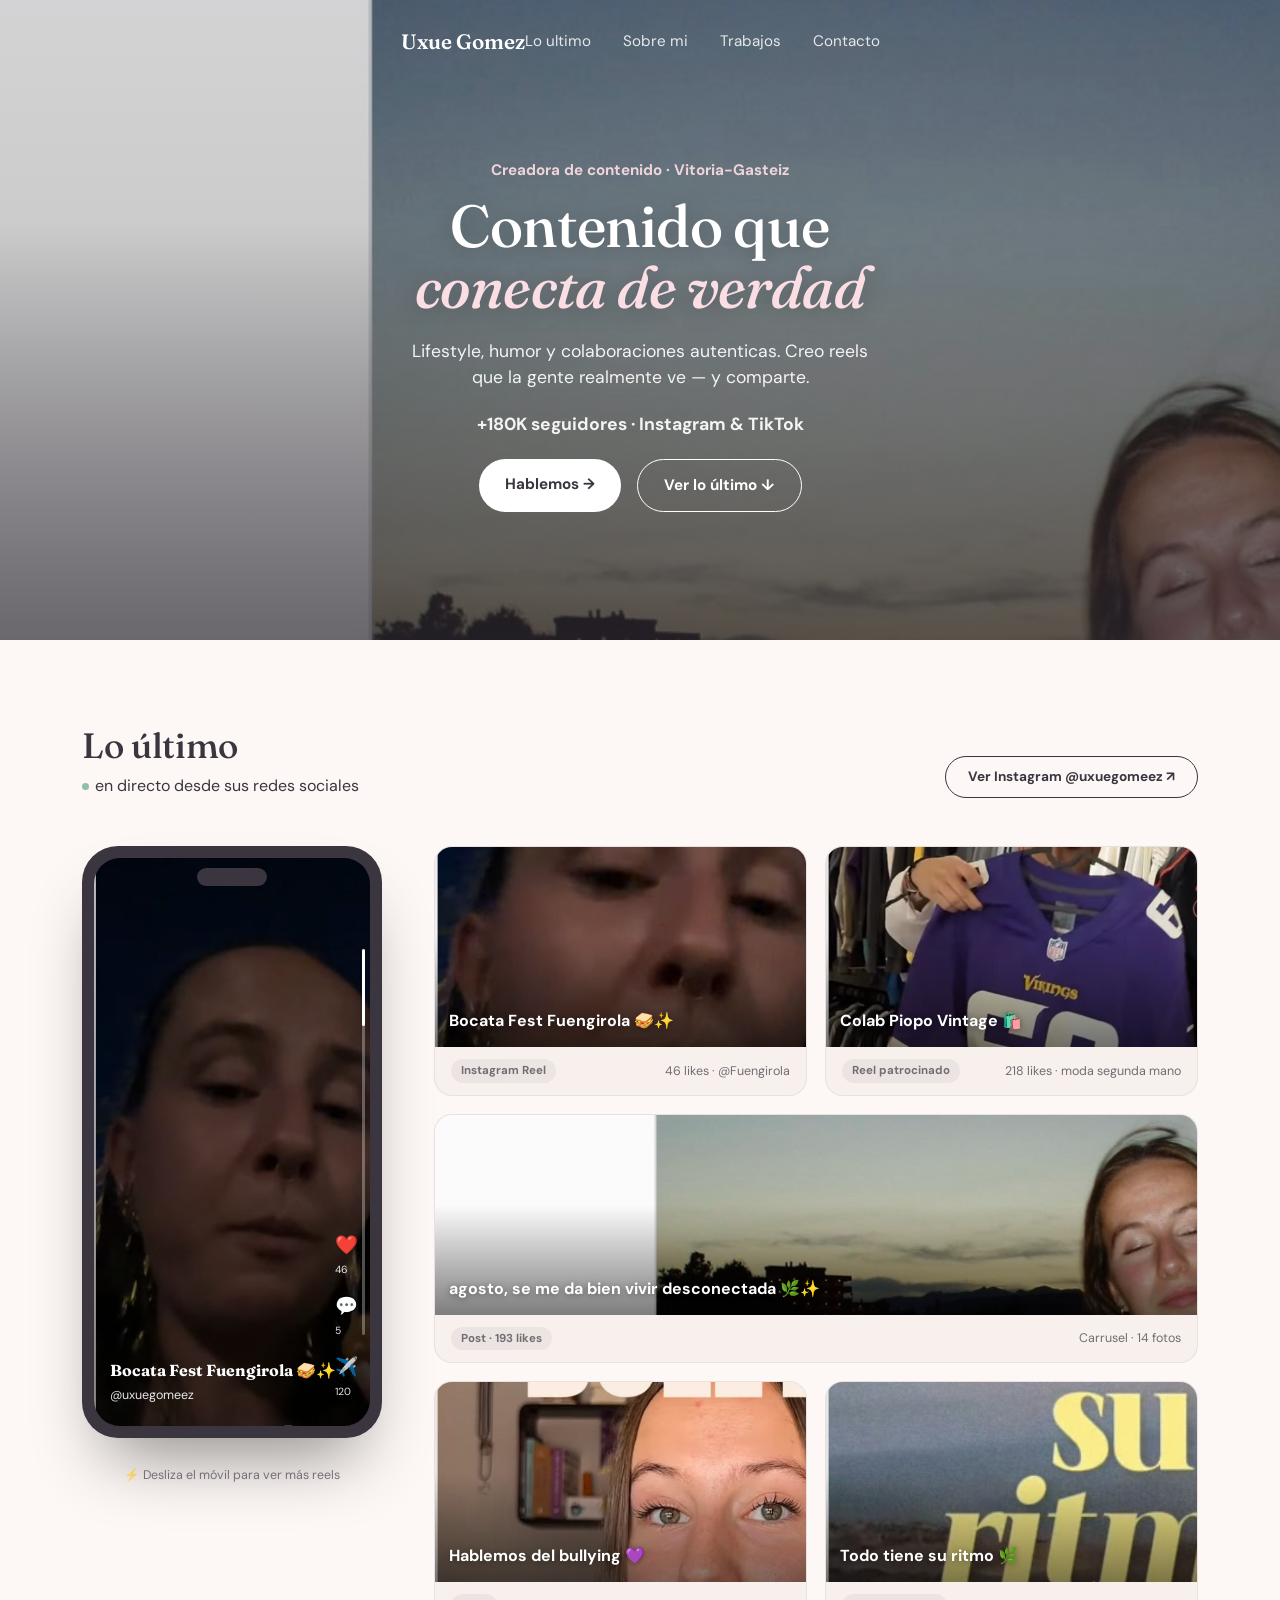
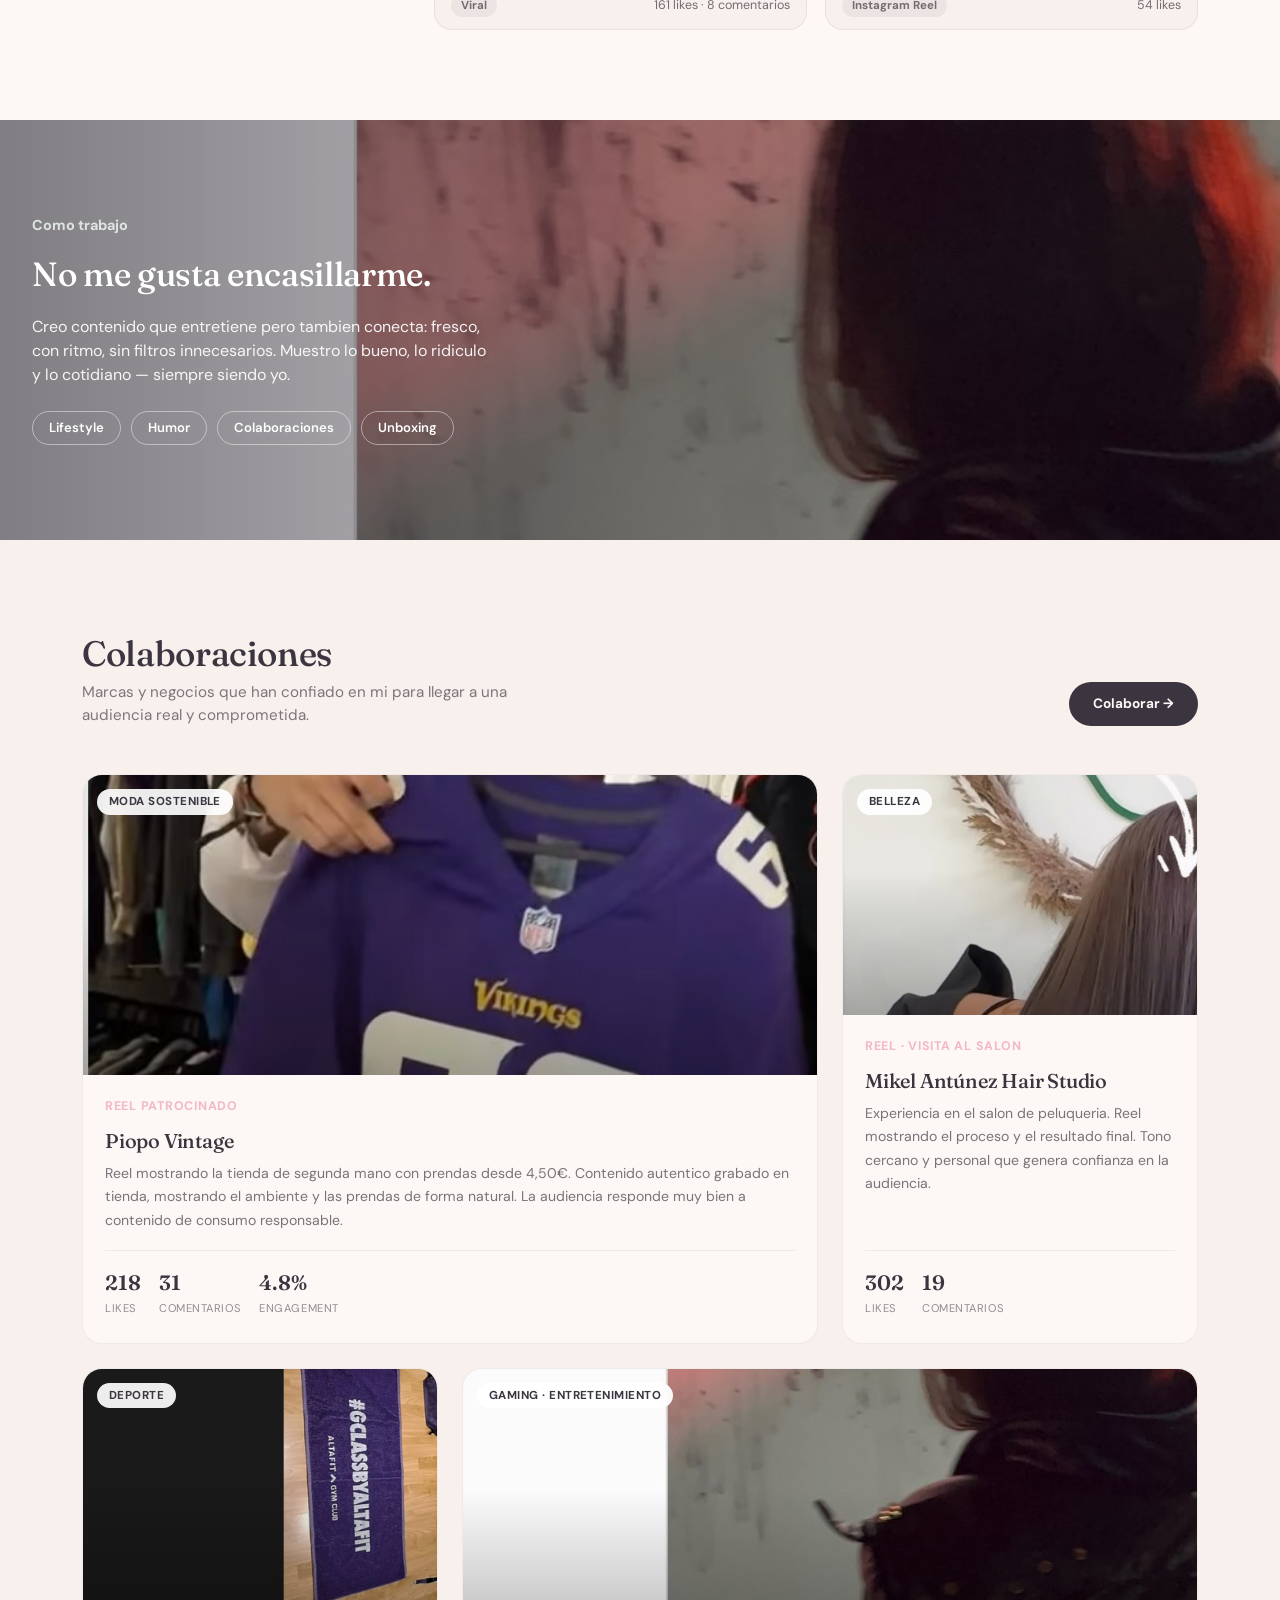
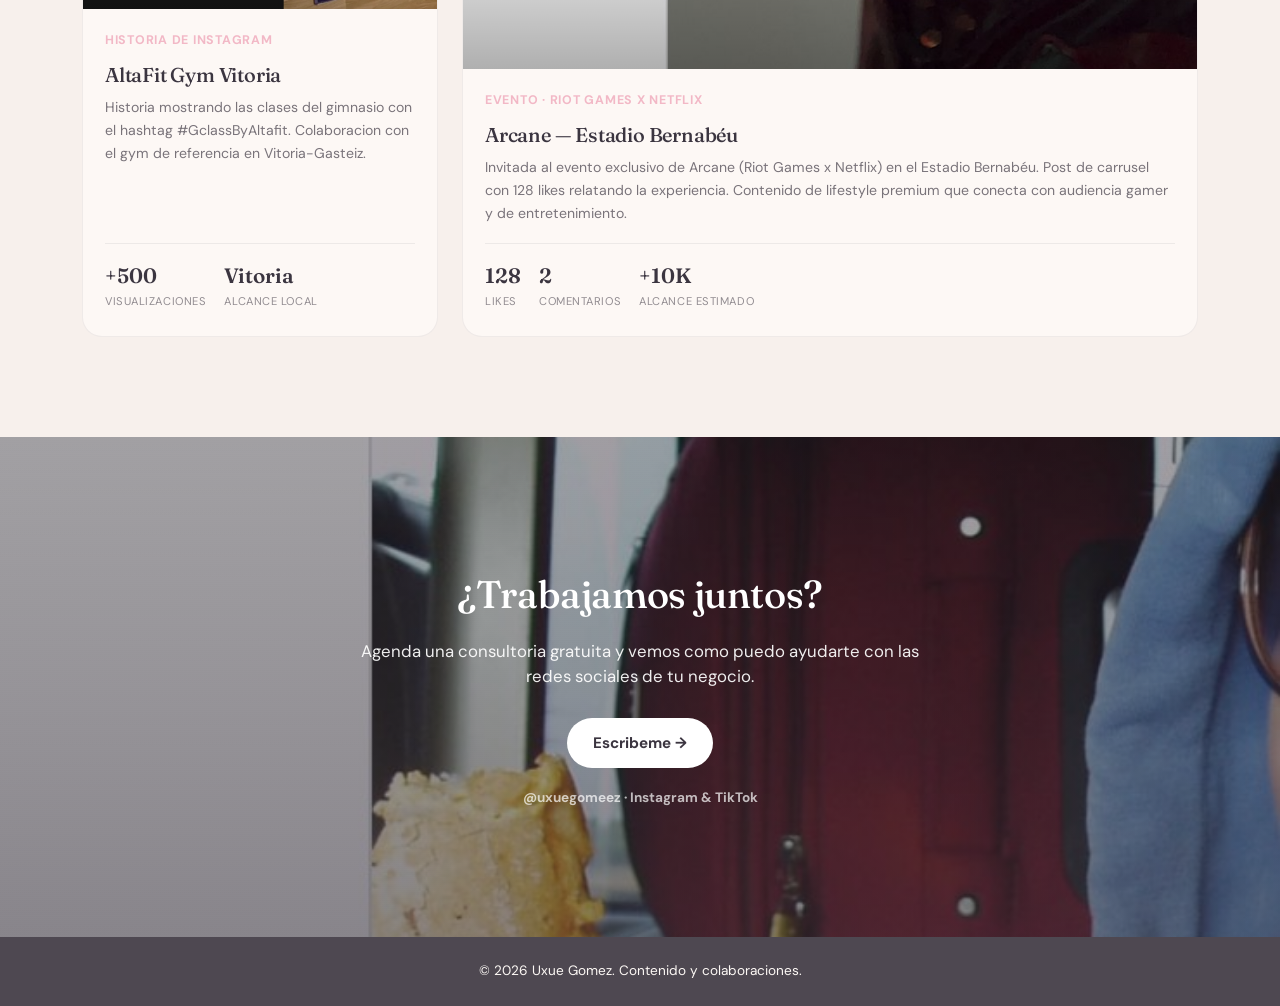
==== commit c8165516: "fotos" ====
--- a/Uxue/index.html
+++ b/Uxue/index.html
@@ -62,65 +62,65 @@
             <!-- Panel Reel 1 -->
             <div class="reel-panel rp1">
               <div class="caption">
-                <b>Rutina de mañana ☕</b>
+                <b>Bocata Fest Fuengirola 🥪✨</b>
                 <span>@uxuegomeez</span>
               </div>
               <div class="actions">
-                <div>❤️<div class="n">14.2K</div></div>
-                <div>💬<div class="n">312</div></div>
-                <div>✈️<div class="n">1.8K</div></div>
+                <div>❤️<div class="n">46</div></div>
+                <div>💬<div class="n">5</div></div>
+                <div>✈️<div class="n">120</div></div>
               </div>
             </div>
 
             <!-- Panel Reel 2 -->
             <div class="reel-panel rp2">
               <div class="caption">
-                <b>Colab · Baskonik Style 🧥</b>
-                <span>@uxuegomeez x Baskonik</span>
-              </div>
-              <div class="actions">
-                <div>❤️<div class="n">9.1K</div></div>
-                <div>💬<div class="n">184</div></div>
-                <div>✈️<div class="n">940</div></div>
+                <b>Hablemos del bullying 💜</b>
+                <span>@uxuegomeez</span>
+              </div>
+              <div class="actions">
+                <div>❤️<div class="n">161</div></div>
+                <div>💬<div class="n">8</div></div>
+                <div>✈️<div class="n">22</div></div>
               </div>
             </div>
 
             <!-- Panel Reel 3 -->
             <div class="reel-panel rp3">
               <div class="caption">
-                <b>Un día conmigo en BCN 🌇</b>
-                <span>@uxuegomeez</span>
-              </div>
-              <div class="actions">
-                <div>❤️<div class="n">21.8K</div></div>
-                <div>💬<div class="n">560</div></div>
-                <div>✈️<div class="n">4.2K</div></div>
+                <b>Colab · Piopo Vintage 🛍️</b>
+                <span>@uxuegomeez x @piopo.vintage</span>
+              </div>
+              <div class="actions">
+                <div>❤️<div class="n">218</div></div>
+                <div>💬<div class="n">31</div></div>
+                <div>✈️<div class="n">84</div></div>
               </div>
             </div>
 
             <!-- Panel Reel 4 -->
             <div class="reel-panel rp4">
               <div class="caption">
-                <b>Unboxing · Frikimon 📦</b>
-                <span>@uxuegomeez</span>
-              </div>
-              <div class="actions">
-                <div>❤️<div class="n">15.4K</div></div>
-                <div>💬<div class="n">240</div></div>
-                <div>✈️<div class="n">1.1K</div></div>
+                <b>Colab · Mikel Antúnez 💇‍♀️</b>
+                <span>@uxuegomeez x @mikelantunez_hair</span>
+              </div>
+              <div class="actions">
+                <div>❤️<div class="n">302</div></div>
+                <div>💬<div class="n">19</div></div>
+                <div>✈️<div class="n">56</div></div>
               </div>
             </div>
 
             <!-- Panel Reel 5 -->
             <div class="reel-panel rp5">
               <div class="caption">
-                <b>Tarde de terraza con amigas 🍹</b>
+                <b>Todo tiene su ritmo 🌿</b>
                 <span>@uxuegomeez</span>
               </div>
               <div class="actions">
-                <div>❤️<div class="n">18.9K</div></div>
-                <div>💬<div class="n">410</div></div>
-                <div>✈️<div class="n">2.3K</div></div>
+                <div>❤️<div class="n">54</div></div>
+                <div>💬<div class="n">1</div></div>
+                <div>✈️<div class="n">12</div></div>
               </div>
             </div>
 
@@ -134,59 +134,57 @@
     <div class="lu-content-grid">
       
       <!-- Reel 1 Card -->
-      <a href="https://www.instagram.com/uxuegomeez/" target="_blank" rel="noopener" class="lu-card">
-        <div class="lu-card-photo" style="background-image:url('assets/img/rutina-manana.jpg')">
-          <span class="lu-card-photo-label">Rutina de mañana ☕</span>
+      <a href="https://www.instagram.com/reel/Dc6nB0djWX4/" target="_blank" rel="noopener" class="lu-card">
+        <div class="lu-card-photo" style="background-image:url('assets/img/reel-bocata-fest.jpg')">
+          <span class="lu-card-photo-label">Bocata Fest Fuengirola 🥪✨</span>
         </div>
         <div class="lu-card-meta">
           <span class="lu-card-platform">Instagram Reel</span>
-          <span>14.2K likes</span>
+          <span>46 likes · @Fuengirola</span>
         </div>
       </a>
 
       <!-- Reel 2 Card -->
-      <a href="https://www.instagram.com/uxuegomeez/" target="_blank" rel="noopener" class="lu-card">
-        <div class="lu-card-photo" style="background-image:url('assets/img/collab-sudadera.jpg')">
-          <span class="lu-card-photo-label">Colab Baskonik 🧥</span>
+      <a href="https://www.instagram.com/reel/DctC0w5iXBs/" target="_blank" rel="noopener" class="lu-card">
+        <div class="lu-card-photo" style="background-image:url('assets/img/reel-piopo-vintage.jpg')">
+          <span class="lu-card-photo-label">Colab Piopo Vintage 🛍️</span>
         </div>
         <div class="lu-card-meta">
           <span class="lu-card-platform">Reel patrocinado</span>
-          <span>84K reproducciones</span>
-        </div>
-      </a>
-
-      <!-- YouTube Video Card (Wide) -->
-      <a href="https://www.youtube.com/@uxuegomeez" target="_blank" rel="noopener" class="lu-card lu-card-wide">
-        <div class="lu-yt-placeholder">
-          <div class="lu-yt-play">▶</div>
-          <span class="lu-yt-label">VLOG 24H CONMIGO · YOUTUBE</span>
-        </div>
-        <div class="lu-card-meta">
-          <span class="lu-card-platform" style="background:#FFE6E6; color:#CC0000">YouTube Video</span>
-          <span>Nuevo canal · Suscríbete</span>
+          <span>218 likes · moda segunda mano</span>
+        </div>
+      </a>
+
+      <!-- Post destacado Card (Wide) -->
+      <a href="https://www.instagram.com/p/DcvypoVAlFI/" target="_blank" rel="noopener" class="lu-card lu-card-wide">
+        <div class="lu-card-photo" style="background-image:url('assets/img/agosto-portada.jpg'); height:200px">
+          <span class="lu-card-photo-label">agosto, se me da bien vivir desconectada 🌿✨</span>
+        </div>
+        <div class="lu-card-meta">
+          <span class="lu-card-platform">Post · 193 likes</span>
+          <span>Carrusel · 14 fotos</span>
         </div>
       </a>
 
       <!-- Reel 3 Card -->
-      <a href="https://www.instagram.com/uxuegomeez/" target="_blank" rel="noopener" class="lu-card">
-        <div class="lu-card-photo" style="background-image:url('assets/img/cafe-barcelona.jpg')">
-          <span class="lu-card-photo-label">Un día conmigo 🌇</span>
+      <a href="https://www.instagram.com/reel/DcyMT-em2B2/" target="_blank" rel="noopener" class="lu-card">
+        <div class="lu-card-photo" style="background-image:url('assets/img/reel-bullying.jpg')">
+          <span class="lu-card-photo-label">Hablemos del bullying 💜</span>
         </div>
         <div class="lu-card-meta">
           <span class="lu-card-platform">Viral</span>
-          <span>+1M reproducciones</span>
-        </div>
-      </a>
-
-      <!-- TikTok Card -->
-      <a href="https://www.tiktok.com/@uxuegomeez" target="_blank" rel="noopener" class="lu-card">
-        <div class="lu-tt-placeholder">
-          <span style="font-size:1.8rem">🎵</span>
-          <span style="font-weight:700; font-size:0.95rem">Get Ready With Me</span>
-        </div>
-        <div class="lu-card-meta">
-          <span class="lu-card-platform" style="background:#E6F7FF; color:#006699">TikTok</span>
-          <span>45K views</span>
+          <span>161 likes · 8 comentarios</span>
+        </div>
+      </a>
+
+      <!-- Reel 4 Card -->
+      <a href="https://www.instagram.com/reel/DceS2gpDe3J/" target="_blank" rel="noopener" class="lu-card">
+        <div class="lu-card-photo" style="background-image:url('assets/img/reel-ritmo.jpg')">
+          <span class="lu-card-photo-label">Todo tiene su ritmo 🌿</span>
+        </div>
+        <div class="lu-card-meta">
+          <span class="lu-card-platform">Instagram Reel</span>
+          <span>54 likes</span>
         </div>
       </a>
 
@@ -221,68 +219,68 @@
 
   <div class="colab-grid wrap">
 
-    <!-- Baskonik Style — featured -->
+    <!-- Piopo Vintage — featured -->
     <div class="colab-card colab-card-featured">
-      <div class="colab-img" style="background:url('assets/img/collab-sudadera.jpg') center/cover">
-        <span class="colab-badge">Moda</span>
+      <div class="colab-img" style="background:url('assets/img/reel-piopo-vintage.jpg') center/cover">
+        <span class="colab-badge">Moda Sostenible</span>
       </div>
       <div class="colab-body">
         <p class="colab-type">Reel patrocinado</p>
-        <h3 class="colab-brand">Baskonik Style</h3>
-        <p class="colab-desc">Promo de su nueva coleccion de sudaderas. Reel organico integrado en mi rutina diaria, sin cortes ni guion forzado. Resultado: sold-out en 48h.</p>
+        <h3 class="colab-brand">Piopo Vintage</h3>
+        <p class="colab-desc">Reel mostrando la tienda de segunda mano con prendas desde 4,50€. Contenido autentico grabado en tienda, mostrando el ambiente y las prendas de forma natural. La audiencia responde muy bien a contenido de consumo responsable.</p>
         <div class="colab-stats">
-          <div class="colab-stat"><strong>84K</strong><span>Vistas</span></div>
-          <div class="colab-stat"><strong>9.1K</strong><span>Likes</span></div>
-          <div class="colab-stat"><strong>6.2%</strong><span>Engagement</span></div>
-        </div>
-      </div>
-    </div>
-
-    <!-- Frikimon -->
+          <div class="colab-stat"><strong>218</strong><span>Likes</span></div>
+          <div class="colab-stat"><strong>31</strong><span>Comentarios</span></div>
+          <div class="colab-stat"><strong>4.8%</strong><span>Engagement</span></div>
+        </div>
+      </div>
+    </div>
+
+    <!-- Mikel Antúnez Peluquería -->
     <div class="colab-card">
-      <div class="colab-img" style="background:url('assets/img/unboxing.jpg') center/cover">
-        <span class="colab-badge">Gaming &amp; Ocio</span>
+      <div class="colab-img" style="background:url('assets/img/reel-peluqueria.jpg') center/cover">
+        <span class="colab-badge">Belleza</span>
       </div>
       <div class="colab-body">
-        <p class="colab-type">Unboxing + resena</p>
-        <h3 class="colab-brand">Frikimon</h3>
-        <p class="colab-desc">Unboxing en formato reel + historia. Reaccion autentica, sin edicion excesiva.</p>
+        <p class="colab-type">Reel · visita al salon</p>
+        <h3 class="colab-brand">Mikel Antúnez Hair Studio</h3>
+        <p class="colab-desc">Experiencia en el salon de peluqueria. Reel mostrando el proceso y el resultado final. Tono cercano y personal que genera confianza en la audiencia.</p>
         <div class="colab-stats">
-          <div class="colab-stat"><strong>96K</strong><span>Vistas</span></div>
-          <div class="colab-stat"><strong>15K</strong><span>Likes</span></div>
-        </div>
-      </div>
-    </div>
-
-    <!-- Apasos -->
+          <div class="colab-stat"><strong>302</strong><span>Likes</span></div>
+          <div class="colab-stat"><strong>19</strong><span>Comentarios</span></div>
+        </div>
+      </div>
+    </div>
+
+    <!-- AltaFit Gym -->
     <div class="colab-card">
-      <div class="colab-img" style="background:url('assets/img/amigas-terraza.jpg') center/cover">
-        <span class="colab-badge">Servicios locales</span>
+      <div class="colab-img" style="background:url('assets/img/collab-highlight-1.jpg') center/cover">
+        <span class="colab-badge">Deporte</span>
       </div>
       <div class="colab-body">
-        <p class="colab-type">Video de servicio</p>
-        <h3 class="colab-brand">Apasos Vitoria-Gasteiz</h3>
-        <p class="colab-desc">Video mostrando el servicio de paseos de perros. Tono cercano y divertido que conecta con duenos de mascotas.</p>
+        <p class="colab-type">Historia de Instagram</p>
+        <h3 class="colab-brand">AltaFit Gym Vitoria</h3>
+        <p class="colab-desc">Historia mostrando las clases del gimnasio con el hashtag #GclassByAltafit. Colaboracion con el gym de referencia en Vitoria-Gasteiz.</p>
         <div class="colab-stats">
-          <div class="colab-stat"><strong>12.3K</strong><span>Vistas</span></div>
-          <div class="colab-stat"><strong>+35</strong><span>Contactos directos</span></div>
-        </div>
-      </div>
-    </div>
-
-    <!-- Contenido propio destacado -->
+          <div class="colab-stat"><strong>+500</strong><span>Visualizaciones</span></div>
+          <div class="colab-stat"><strong>Vitoria</strong><span>Alcance local</span></div>
+        </div>
+      </div>
+    </div>
+
+    <!-- Arcane / Riot Games — featured -->
     <div class="colab-card colab-card-featured">
-      <div class="colab-img" style="background:url('assets/img/cafe-barcelona.jpg') center/cover">
-        <span class="colab-badge">Contenido propio</span>
+      <div class="colab-img" style="background:url('assets/img/arcane-event.jpg') center/cover">
+        <span class="colab-badge">Gaming · Entretenimiento</span>
       </div>
       <div class="colab-body">
-        <p class="colab-type">Lifestyle · Viral</p>
-        <h3 class="colab-brand">"Un dia conmigo"</h3>
-        <p class="colab-desc">Reel de formato libre, sin marca, que alcanza +1M de reproducciones. El tipo de alcance organico que las marcas quieren aprovechar.</p>
+        <p class="colab-type">Evento · Riot Games x Netflix</p>
+        <h3 class="colab-brand">Arcane — Estadio Bernabéu</h3>
+        <p class="colab-desc">Invitada al evento exclusivo de Arcane (Riot Games x Netflix) en el Estadio Bernabéu. Post de carrusel con 128 likes relatando la experiencia. Contenido de lifestyle premium que conecta con audiencia gamer y de entretenimiento.</p>
         <div class="colab-stats">
-          <div class="colab-stat"><strong>+1M</strong><span>Reproducciones</span></div>
-          <div class="colab-stat"><strong>21K</strong><span>Likes</span></div>
-          <div class="colab-stat"><strong>560</strong><span>Comentarios</span></div>
+          <div class="colab-stat"><strong>128</strong><span>Likes</span></div>
+          <div class="colab-stat"><strong>2</strong><span>Comentarios</span></div>
+          <div class="colab-stat"><strong>+10K</strong><span>Alcance estimado</span></div>
         </div>
       </div>
     </div>
--- a/Uxue/assets/css/style.css
+++ b/Uxue/assets/css/style.css
@@ -37,10 +37,10 @@
 .photo-surface::after { content: ""; position: absolute; inset: 0; background-image: repeating-linear-gradient(0deg, rgba(59,53,64,0.04) 0px, transparent 1px, transparent 2px); mix-blend-mode: multiply; opacity: 0.4; pointer-events: none; }
 .photo-tint { position: absolute; inset: 0; }
 
-.photo-hero    { background-image: linear-gradient(180deg,rgba(0,0,0,0.05),rgba(0,0,0,0.25)), url("../img/hero.jpg"); background-position: center 20%; }
-.photo-about   { background-image: linear-gradient(90deg,rgba(0,0,0,0.1),rgba(0,0,0,0.1)), url("../img/cafe-barcelona.jpg"); background-position: center 30%; }
-.photo-work    { background-image: linear-gradient(0deg,rgba(0,0,0,0.1),rgba(0,0,0,0.1)), url("../img/collab-sudadera.jpg"); background-position: center 25%; }
-.photo-contact { background-image: linear-gradient(0deg,rgba(0,0,0,0.05),rgba(0,0,0,0.05)), url("../img/amigas-terraza.jpg"); background-position: center 65%; }
+.photo-hero    { background-image: linear-gradient(180deg,rgba(0,0,0,0.05),rgba(0,0,0,0.35)), url("../img/agosto-portada.jpg"); background-position: center 30%; }
+.photo-about   { background-image: linear-gradient(90deg,rgba(0,0,0,0.15),rgba(0,0,0,0.1)), url("../img/arcane-event.jpg"); background-position: center 25%; }
+.photo-work    { background-image: linear-gradient(0deg,rgba(0,0,0,0.1),rgba(0,0,0,0.1)), url("../img/reel-piopo-vintage.jpg"); background-position: center 25%; }
+.photo-contact { background-image: linear-gradient(0deg,rgba(0,0,0,0.05),rgba(0,0,0,0.15)), url("../img/agosto-3.jpg"); background-position: center 35%; }
 
 /* ── Nav ── */
 nav { display: flex; justify-content: space-between; align-items: center; padding: 26px 32px; max-width: 1180px; margin: 0 auto; position: relative; z-index: 5; }
@@ -84,11 +84,11 @@
 .reel-panel .caption span { font-size: 0.78rem; opacity: 0.9; }
 .reel-panel .actions { position: absolute; right: 12px; bottom: 26px; display: flex; flex-direction: column; gap: 16px; align-items: center; font-size: 1.15rem; }
 .reel-panel .actions .n { font-size: 0.65rem; opacity: 0.9; margin-top: 2px; }
-.rp1 { background: linear-gradient(160deg,rgba(0,0,0,0.2),rgba(0,0,0,0.45)), url("../img/rutina-manana.jpg") center/cover; }
-.rp2 { background: linear-gradient(160deg,rgba(0,0,0,0.2),rgba(0,0,0,0.45)), url("../img/collab-sudadera.jpg") center/cover; }
-.rp3 { background: linear-gradient(160deg,rgba(0,0,0,0.2),rgba(0,0,0,0.45)), url("../img/cafe-barcelona.jpg") center/cover; }
-.rp4 { background: linear-gradient(160deg,rgba(0,0,0,0.2),rgba(0,0,0,0.45)), url("../img/unboxing.jpg") center/cover; }
-.rp5 { background: linear-gradient(160deg,rgba(0,0,0,0.2),rgba(0,0,0,0.45)), url("../img/amigas-terraza.jpg") center/cover; }
+.rp1 { background: linear-gradient(160deg,rgba(0,0,0,0.2),rgba(0,0,0,0.45)), url("../img/reel-bocata-fest.jpg") center/cover; }
+.rp2 { background: linear-gradient(160deg,rgba(0,0,0,0.2),rgba(0,0,0,0.45)), url("../img/reel-bullying.jpg") center/cover; }
+.rp3 { background: linear-gradient(160deg,rgba(0,0,0,0.2),rgba(0,0,0,0.45)), url("../img/reel-piopo-vintage.jpg") center/cover; }
+.rp4 { background: linear-gradient(160deg,rgba(0,0,0,0.2),rgba(0,0,0,0.45)), url("../img/reel-peluqueria.jpg") center/cover; }
+.rp5 { background: linear-gradient(160deg,rgba(0,0,0,0.2),rgba(0,0,0,0.45)), url("../img/reel-ritmo.jpg") center/cover; }
 .scroll-track { position: absolute; right: 5px; top: 16%; bottom: 16%; width: 3px; border-radius: 3px; background: rgba(255,255,255,0.3); z-index: 2; }
 .scroll-thumb { position: absolute; left: 0; width: 100%; border-radius: 3px; background: #fff; height: 20%; transition: top 0.05s linear; }
 .phone-hint { text-align: center; font-size: 0.78rem; opacity: 0.85; margin-top: 12px; color: #fff; }
@@ -163,12 +163,12 @@
 .pitem:hover .info { opacity: 1; transform: translateY(0); }
 .pitem .info b { display: block; font-family: "Fraunces", serif; font-size: 1.05rem; }
 .pitem .info span { font-size: 0.8rem; opacity: 0.9; }
-.p1 { grid-column: span 3; grid-row: span 2; background: linear-gradient(rgba(0,0,0,0.08),rgba(0,0,0,0.28)), url("../img/collab-sudadera.jpg") center/cover no-repeat; }
-.p2 { grid-column: span 3; grid-row: span 1; background: linear-gradient(rgba(0,0,0,0.08),rgba(0,0,0,0.28)), url("../img/unboxing.jpg") center/cover no-repeat; }
-.p3 { grid-column: span 3; grid-row: span 1; background: linear-gradient(rgba(0,0,0,0.08),rgba(0,0,0,0.28)), url("../img/cafe-barcelona.jpg") center/cover no-repeat; }
-.p4 { grid-column: span 2; grid-row: span 1; background: linear-gradient(rgba(0,0,0,0.08),rgba(0,0,0,0.28)), url("../img/amigas-terraza.jpg") center/cover no-repeat; }
-.p5 { grid-column: span 2; grid-row: span 1; background: linear-gradient(rgba(0,0,0,0.08),rgba(0,0,0,0.28)), url("../img/street-steps.jpg") center/cover no-repeat; }
-.p6 { grid-column: span 2; grid-row: span 1; background: linear-gradient(rgba(0,0,0,0.08),rgba(0,0,0,0.28)), url("../img/rutina-manana.jpg") center/cover no-repeat; }
+.p1 { grid-column: span 3; grid-row: span 2; background: linear-gradient(rgba(0,0,0,0.08),rgba(0,0,0,0.28)), url("../img/reel-piopo-vintage.jpg") center/cover no-repeat; }
+.p2 { grid-column: span 3; grid-row: span 1; background: linear-gradient(rgba(0,0,0,0.08),rgba(0,0,0,0.28)), url("../img/reel-peluqueria.jpg") center/cover no-repeat; }
+.p3 { grid-column: span 3; grid-row: span 1; background: linear-gradient(rgba(0,0,0,0.08),rgba(0,0,0,0.28)), url("../img/arcane-event.jpg") center/cover no-repeat; }
+.p4 { grid-column: span 2; grid-row: span 1; background: linear-gradient(rgba(0,0,0,0.08),rgba(0,0,0,0.28)), url("../img/agosto-2.jpg") center/cover no-repeat; }
+.p5 { grid-column: span 2; grid-row: span 1; background: linear-gradient(rgba(0,0,0,0.08),rgba(0,0,0,0.28)), url("../img/reel-ritmo.jpg") center/cover no-repeat; }
+.p6 { grid-column: span 2; grid-row: span 1; background: linear-gradient(rgba(0,0,0,0.08),rgba(0,0,0,0.28)), url("../img/reel-bocata-fest.jpg") center/cover no-repeat; }
 
 /* ── Contact ── */
 .contact { position: relative; min-height: 500px; display: flex; align-items: center; color: #fff; text-align: center; overflow: hidden; }
